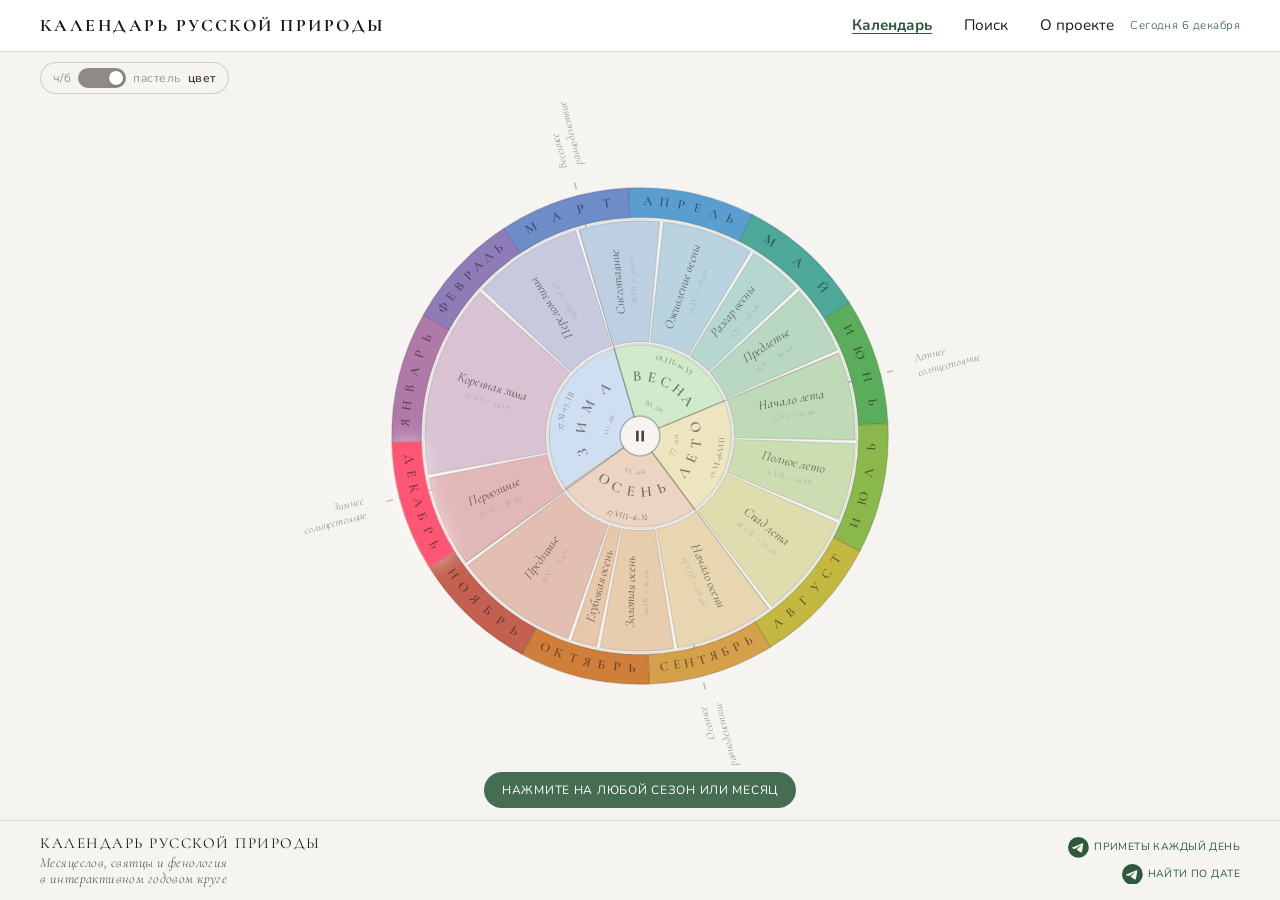
==== index.html @ 5370878d "fix: sticky footer — всегда виден внизу экрана на всех страницах - css/layout.css — footer: position" ====
<!DOCTYPE html>
<html lang="ru">
<head>
  <meta charset="UTF-8">
  <meta name="viewport" content="width=device-width, initial-scale=1.0">
  <link rel="icon" type="image/x-icon" href="favicon.ico">
  <link rel="icon" type="image/png" sizes="48x48" href="favicon-48x48.png">
  <link rel="icon" type="image/png" sizes="32x32" href="favicon-32x32.png">
  <link rel="apple-touch-icon" href="apple-touch-icon.png">
  <link rel="manifest" href="site.webmanifest">
  <title>Календарь русской природы — месяцеслов, круговой календарь, народные приметы</title>

  <!-- SEO -->
  <meta name="description" content="Интерактивный месяцеслов и крестьянский календарь природы России — колесо года с народными приметами, святцами и фенологическими наблюдениями. 14 сезонов, 445 примет по книге Стрижёва.">
  <link rel="canonical" href="https://rusnaturecalendar.ru/">

  <!-- Open Graph -->
  <meta property="og:type" content="website">
  <meta property="og:locale" content="ru_RU">
  <meta property="og:site_name" content="Календарь русской природы">
  <meta property="og:title" content="Календарь русской природы">
  <meta property="og:description" content="Интерактивный месяцеслов и крестьянский календарь природы России — колесо года с народными приметами, святцами и фенологическими наблюдениями. 14 сезонов, 445 примет по книге Стрижёва.">
  <meta property="og:url" content="https://rusnaturecalendar.ru/">
  <meta property="og:image" content="https://rusnaturecalendar.ru/og-image.jpg">
  <meta property="og:image:width" content="1200">
  <meta property="og:image:height" content="630">

  <!-- JSON-LD -->
  <script type="application/ld+json">
  {
    "@context": "https://schema.org",
    "@graph": [
      {
        "@type": "WebSite",
        "name": "Календарь русской природы",
        "url": "https://rusnaturecalendar.ru",
        "description": "Народный календарь природы России на основе книги Стрижёва"
      },
      {
        "@type": "WebApplication",
        "name": "Календарь русской природы — колесо года",
        "url": "https://rusnaturecalendar.ru/",
        "applicationCategory": "EducationApplication",
        "operatingSystem": "Web",
        "inLanguage": "ru"
      }
    ]
  }
  </script>

  <link rel="stylesheet" href="css/variables.css?v=19">
  <link rel="stylesheet" href="css/layout.css?v=19">
  <link rel="stylesheet" href="css/wheel.css?v=19">
  <link rel="stylesheet" href="css/sidebar.css?v=19">
  <link rel="stylesheet" href="css/demo.css?v=19">
  <link rel="stylesheet" href="css/sources.css?v=19">

  <!-- Inline fallback data for file:// protocol -->
  <!-- CALENDAR_DATA_PLACEHOLDER -->

  <!-- Яндекс.Метрика -->
  <script type="text/javascript">
     (function(m,e,t,r,i,k,a){m[i]=m[i]||function(){(m[i].a=m[i].a||[]).push(arguments)};
     m[i].l=1*new Date();
     for (var j = 0; j < document.scripts.length; j++) {if (document.scripts[j].src === r) { return; }}
     k=e.createElement(t),a=e.getElementsByTagName(t)[0],k.async=1,k.src=r,a.parentNode.insertBefore(k,a)})
     (window, document, "script", "https://mc.yandex.ru/metrika/tag.js", "ym");
     ym(108205088, "init", { clickmap:true, trackLinks:true, accurateTrackBounce:true });
  </script>
  <noscript><div><img src="https://mc.yandex.ru/watch/108205088" style="position:absolute; left:-9999px;" alt="" /></div></noscript>
</head>
<body class="index-page scheme-color">

  <!-- Тумблер цветовой схемы (3 позиции) -->
  <div class="scheme-toggle-wrap" role="group" aria-label="Цветовая схема">
    <span class="scheme-label" data-pos="0">ч/б</span>
    <div class="scheme-switch-3" id="scheme-toggle" role="slider"
         aria-label="Цветовая схема" aria-valuemin="0" aria-valuemax="2"
         aria-valuenow="1" aria-valuetext="пастель" tabindex="0">
      <span class="scheme-track">
        <span class="scheme-thumb"></span>
      </span>
    </div>
    <span class="scheme-label" data-pos="1">пастель</span>
    <span class="scheme-label" data-pos="2">цвет</span>
  </div>

  <!-- Header (compact on index page) -->
  <header class="site-header">
    <div class="site-header-inner">
      <div class="index-header-brand">
        <a href="index.html" class="index-header-title">Календарь русской природы</a>
      </div>
      <div class="header-right">
        <nav class="site-nav" aria-label="Навигация">
          <a href="index.html" class="nav-link active-nav-link">Календарь</a>
          <a href="search.html" class="nav-link">Поиск</a>
          <a href="about.html" class="nav-link">О проекте</a>
        </nav>
        <span class="index-header-today" id="header-today"></span>
      </div>
    </div>
  </header>

  <!-- Mobile bottom nav -->
  <nav class="mobile-nav" aria-label="Мобильная навигация">
    <a href="index.html" class="mobile-nav-link active-nav-link" aria-current="page">
      <span class="nav-icon">🗓</span>
      <span class="nav-label">Календарь</span>
    </a>
    <a href="search.html" class="mobile-nav-link">
      <span class="nav-icon">🔍</span>
      <span class="nav-label">Поиск</span>
    </a>
    <a href="about.html" class="mobile-nav-link">
      <span class="nav-icon">ℹ️</span>
      <span class="nav-label">О проекте</span>
    </a>
  </nav>

  <div id="page-layout">
    <main id="main-content">
      <div id="wheel-container" role="main" aria-label="Круговой календарь русской природы">
        <!-- viewBox tight-cropped to axis labels (R_AXIS_LABEL=168, center 400,400) -->
        <svg id="wheel-svg" viewBox="168 168 464 464" preserveAspectRatio="xMidYMid slice"
             xmlns="http://www.w3.org/2000/svg"
             role="img" aria-label="Интерактивное колесо природного календаря">
          <g id="wheel-g">
            <!-- Built by wheel.js -->
          </g>
        </svg>
        <!-- Beacon для карты кликов Яндекс.Метрики (SVG-клики не отображаются на тепловой карте) -->
        <button id="spin-toggle" aria-label="Запустить вращение" title="Автовращение"></button>
        <div id="wheel-hint" class="wheel-hint">Нажмите на любой сезон или месяц</div>
        <div id="ym-click-beacon" aria-hidden="true" style="position:absolute;width:1px;height:1px;opacity:0.01;pointer-events:none;z-index:1;left:0;top:0"></div>
      </div>
    </main>

    <!-- Detail panel (sidebar on desktop, bottom sheet on mobile) -->
    <aside id="detail-panel" role="dialog" aria-modal="true" aria-label="Подробности" hidden>
      <div id="panel-header">
        <button id="panel-close" aria-label="Закрыть панель">✕</button>
        <h2 id="panel-title"></h2>
        <p id="panel-subtitle"></p>
        <div id="sources-panel" class="sources-panel"></div>
      </div>
      <div id="panel-body"></div>
    </aside>
  </div>

  <div id="overlay" aria-hidden="true"></div>

  <footer>
    <div class="footer-inner">
      <div class="footer-left">
        <span class="footer-title">Календарь русской природы</span>
        <span class="footer-subtitle">Месяцеслов, святцы и фенология</span>
        <span class="footer-subtitle">в интерактивном годовом круге</span>
      </div>
      <div class="footer-right">
        <a href="https://t.me/rusnature_calendar" class="footer-tg-link" target="_blank" rel="noopener" title="Канал в Telegram">
          <svg class="footer-tg-icon" viewBox="0 0 24 24"><path d="M11.944 0A12 12 0 0 0 0 12a12 12 0 0 0 12 12 12 12 0 0 0 12-12A12 12 0 0 0 12 0a12 12 0 0 0-.056 0zm4.962 7.224c.1-.002.321.023.465.14a.506.506 0 0 1 .171.325c.016.093.036.306.02.472-.18 1.898-.962 6.502-1.36 8.627-.168.9-.499 1.201-.82 1.23-.696.065-1.225-.46-1.9-.902-1.056-.693-1.653-1.124-2.678-1.8-1.185-.78-.417-1.21.258-1.91.177-.184 3.247-2.977 3.307-3.23.007-.032.014-.15-.056-.212s-.174-.041-.249-.024c-.106.024-1.793 1.14-5.061 3.345-.48.33-.913.49-1.302.48-.428-.008-1.252-.241-1.865-.44-.752-.245-1.349-.374-1.297-.789.027-.216.325-.437.893-.663 3.498-1.524 5.83-2.529 6.998-3.014 3.332-1.386 4.025-1.627 4.476-1.635z"/></svg>
          <span class="footer-tg-label">Приметы каждый день</span>
        </a>
        <a href="https://t.me/rusnature_calendar_bot" class="footer-tg-link" target="_blank" rel="noopener" title="Бот в Telegram">
          <svg class="footer-tg-icon" viewBox="0 0 24 24"><path d="M11.944 0A12 12 0 0 0 0 12a12 12 0 0 0 12 12 12 12 0 0 0 12-12A12 12 0 0 0 12 0a12 12 0 0 0-.056 0zm4.962 7.224c.1-.002.321.023.465.14a.506.506 0 0 1 .171.325c.016.093.036.306.02.472-.18 1.898-.962 6.502-1.36 8.627-.168.9-.499 1.201-.82 1.23-.696.065-1.225-.46-1.9-.902-1.056-.693-1.653-1.124-2.678-1.8-1.185-.78-.417-1.21.258-1.91.177-.184 3.247-2.977 3.307-3.23.007-.032.014-.15-.056-.212s-.174-.041-.249-.024c-.106.024-1.793 1.14-5.061 3.345-.48.33-.913.49-1.302.48-.428-.008-1.252-.241-1.865-.44-.752-.245-1.349-.374-1.297-.789.027-.216.325-.437.893-.663 3.498-1.524 5.83-2.529 6.998-3.014 3.332-1.386 4.025-1.627 4.476-1.635z"/></svg>
          <span class="footer-tg-label">Найти по дате</span>
        </a>
      </div>
    </div>
  </footer>

  <!-- Scripts -->
  <script type="module">
    import { loadCalendar, loadMergedCalendar } from './js/data.js?v=19';
    import { buildWheel } from './js/wheel.js?v=19';
    import { initSidebar, refreshSidebar } from './js/sidebar.js?v=19';
    import { initRotation } from './js/rotation.js?v=19';
    import { initSources, getActiveSourceIds } from './js/sources.js?v=19';
    import { initSpin } from './js/spin.js?v=19';

    async function init() {
      try {
        // Базовый календарь для колеса (всегда Стрижёв)
        const calendar = await loadCalendar();
        buildWheel(calendar);
        initRotation(calendar);
        initSpin(document.getElementById('wheel-svg'), calendar);

        // Мультиисточниковый для sidebar
        const activeIds = getActiveSourceIds();
        const merged = await loadMergedCalendar(activeIds);
        initSidebar(merged);

        // Инициализация тогглов
        await initSources(async (newIds, newMerged) => {
          initSidebar(newMerged);
          refreshSidebar();
        });

        // Show current date in header
        const todayEl = document.getElementById('header-today');
        if (todayEl) {
          const now = new Date();
          const months = ['января','февраля','марта','апреля','мая','июня',
                          'июля','августа','сентября','октября','ноября','декабря'];
          todayEl.textContent = `Сегодня ${now.getDate()} ${months[now.getMonth()]}`;
        }
      } catch (err) {
        const container = document.getElementById('wheel-container');
        const p = document.createElement('p');
        p.textContent = err.message;
        p.setAttribute('style', 'text-align:center;padding:2rem;color:#8b5e3c;');
        container.appendChild(p);
      }
    }
    init();

    // ── Подсказка над колесом: исчезает через 10 сек или при первом клике ──
    {
      const hint = document.getElementById('wheel-hint');
      if (hint) {
        const hide = () => {
          hint.classList.add('hidden');
          hint.addEventListener('transitionend', () => hint.remove(), { once: true });
        };
        setTimeout(hide, 10000);
        document.addEventListener('click', hide, { once: true });
        document.addEventListener('touchstart', hide, { once: true });
      }
    }

    // ── Тумблер цветовой схемы (3 позиции) ──
    const toggle = document.getElementById('scheme-toggle');
    const SCHEMES = ['', 'scheme-color', 'scheme-full'];
    const SCHEME_LABELS = ['ч/б', 'пастель', 'цвет'];
    let schemeVal = 2; // default: цвет (scheme-full)

    function applyScheme() {
      document.body.classList.remove('scheme-color', 'scheme-full');
      const cls = SCHEMES[schemeVal];
      if (cls) document.body.classList.add(cls);
      toggle.setAttribute('aria-valuenow', schemeVal);
      toggle.setAttribute('aria-valuetext', SCHEME_LABELS[schemeVal]);
      // Подсветить активную подпись
      document.querySelectorAll('.scheme-label').forEach(l => {
        l.classList.toggle('active', parseInt(l.dataset.pos) === schemeVal);
      });
      document.dispatchEvent(new CustomEvent('scheme:changed'));
    }

    toggle.addEventListener('click', () => {
      schemeVal = (schemeVal + 1) % 3;
      applyScheme();
    });

    // Keyboard: arrow keys
    toggle.addEventListener('keydown', e => {
      if (e.key === 'ArrowRight' || e.key === 'ArrowUp') {
        e.preventDefault();
        schemeVal = Math.min(2, schemeVal + 1);
        applyScheme();
      } else if (e.key === 'ArrowLeft' || e.key === 'ArrowDown') {
        e.preventDefault();
        schemeVal = Math.max(0, schemeVal - 1);
        applyScheme();
      }
    });

    applyScheme(); // установить начальное состояние

    // ── Wheel interaction: zoom only (rotation handled by spin.js) ──
    (function initZoom() {
      const container = document.getElementById('wheel-container');
      const svg = document.getElementById('wheel-svg');
      if (!container || !svg) return;

      let scale = 1;

      function applyZoom(animated) {
        if (animated) {
          svg.style.transition = 'transform 0.28s ease-out';
          setTimeout(() => { svg.style.transition = ''; }, 300);
        }
        svg.style.transform = `scale(${scale})`;
      }

      // ── Zoom via scroll wheel ──
      container.addEventListener('wheel', (e) => {
        e.preventDefault();
        const step = 0.12;
        const delta = e.deltaY < 0 ? step : -step;
        scale = Math.max(0.4, Math.min(4, scale + delta));
        applyZoom(false);
      }, { passive: false });

      // ── Double-click: reset zoom (rotation reset handled by spin.js) ──
      container.addEventListener('dblclick', () => {
        scale = 1;
        applyZoom(true);
      });

      // ── Pinch-to-zoom on touch ──
      let initDist = null, initScalePinch = 1;

      container.addEventListener('touchstart', (e) => {
        if (e.touches.length === 2) {
          const dx = e.touches[0].clientX - e.touches[1].clientX;
          const dy = e.touches[0].clientY - e.touches[1].clientY;
          initDist = Math.hypot(dx, dy);
          initScalePinch = scale;
        }
      }, { passive: true });

      container.addEventListener('touchmove', (e) => {
        if (e.touches.length === 2 && initDist !== null) {
          e.preventDefault();
          const dx = e.touches[0].clientX - e.touches[1].clientX;
          const dy = e.touches[0].clientY - e.touches[1].clientY;
          const dist = Math.hypot(dx, dy);
          scale = Math.max(0.4, Math.min(4, initScalePinch * (dist / initDist)));
          applyZoom(false);
        }
      }, { passive: false });

      container.addEventListener('touchend', (e) => {
        if (e.touches.length < 2) initDist = null;
      }, { passive: true });
    })();
  </script>
</body>
</html>
---- css/variables.css ----
/* ============================================================
   variables.css — CSS custom properties
   Календарь русской природы
   ============================================================ */

:root {

  /* ── Core palette ── */
  --color-bg:        #f5f4f0;
  --color-panel-bg:  #ffffff;
  --color-border:    #d8d5cc;
  --color-text:      #1a1916;
  --color-text2:     #4a4843;
  --color-accent:    #2d5a3d;   /* лесной зелёный */
  --color-accent2:   #8b3a2a;   /* терракот */

  /* ── Season base colors (used by JS wheel) ── */
  --color-winter: #2563a0;
  --color-spring: #4caf50;
  --color-summer: #e65100;
  --color-autumn: #f57f17;

  /* ── Sub-season filter button colors (14 sub-seasons) ──
     Named by Russian folk calendar order.
     Each hue is a subtle tint derived from its parent season.
  ── */

  /* Winter sub-seasons */
  --color-ss-glubokazima:    #b8cfe0;   /* глубокая зима — deep icy blue   */
  --color-ss-predvesenie:    #c5d8e8;   /* предвесенье — pale thaw blue    */

  /* Spring sub-seasons */
  --color-ss-rannyayavesna:  #a8c99a;   /* ранняя весна — light bud green  */
  --color-ss-raznovesenye:   #7db86c;   /* разновесенье — mid spring green */
  --color-ss-predletye:      #a2c478;   /* предлетье — yellow-green        */

  /* Summer sub-seasons */
  --color-ss-ranneeletye:    #e0c048;   /* раннее лето — bright gold       */
  --color-ss-raznoletye:     #d4a832;   /* разнолетье — warm amber gold    */
  --color-ss-spadsvetye:     #c89020;   /* спад цветенья — deep gold       */
  --color-ss-predosenya:     #d4a050;   /* предосенье — tawny gold         */

  /* Autumn sub-seasons */
  --color-ss-rannayaosen:    #d4884a;   /* ранняя осень — amber            */
  --color-ss-zolotyayaosen:  #c2703a;   /* золотая осень — copper          */
  --color-ss-glubokayaosen:  #a8582a;   /* глубокая осень — deep russet    */
  --color-ss-predzetyme:     #8c6858;   /* предзимье — dusty taupe         */
  --color-ss-pervozimye:     #9ab4c8;   /* первозимье — pale frost blue    */

  /* ── Highlight ── */
  --color-highlight-bg: #fff8e1;

  /* ── Temperature indicator colors ── */
  --color-temp-cold: #2563a0;
  --color-temp-warm: #e65100;

  /* ── Typography ── */
  --font-heading: 'Cormorant Garamond', Georgia, serif;
  --font-body:    'Nunito', system-ui, sans-serif;
  --font-ui:      'Nunito', system-ui, sans-serif;

  /* ── Spacing scale ── */
  --space-xs:  0.25rem;   /*  4px */
  --space-sm:  0.5rem;    /*  8px */
  --space-md:  1rem;      /* 16px */
  --space-lg:  1.5rem;    /* 24px */
  --space-xl:  2.5rem;    /* 40px */

  /* ── Layout ── */
  --panel-width: min(420px, 100vw);
  --nav-height:  56px;
  --radius:      12px;
}
---- css/layout.css ----
/* ============================================================
   layout.css — shared layout, typography, nav, footer
   Календарь русской природы
   ============================================================ */

/* ── Google Fonts ── */
@import url('https://fonts.googleapis.com/css2?family=Cormorant+Garamond:ital,wght@0,300;0,400;1,300;1,600;1,700&family=Nunito:wght@300;400;600&display=swap');

/* ── CSS reset ── */
*,
*::before,
*::after {
  box-sizing: border-box;
  margin: 0;
  padding: 0;
}

html {
  font-size: 100%;   /* respect user browser preference */
  scroll-behavior: smooth;
  -webkit-text-size-adjust: 100%;
}

img,
svg,
video {
  display: block;
  max-width: 100%;
}

ul,
ol {
  list-style: none;
}

a {
  color: inherit;
  text-decoration: none;
}

button {
  font: inherit;
  cursor: pointer;
  border: none;
  background: none;
}

input,
textarea,
select {
  font: inherit;
}

/* ── Base ── */
body {
  background-color: var(--color-bg);
  color: var(--color-text);
  font-family: var(--font-body);
  line-height: 1.7;
  display: flex;
  flex-direction: column;
  min-height: 100dvh;
}

/* ── Headings ── */
h1,
h2,
h3,
h4,
h5,
h6 {
  font-family: var(--font-heading);
  line-height: 1.25;
  color: var(--color-text);
}

h1 { font-size: clamp(1.375rem, 4vw, 2.25rem); font-weight: 300; letter-spacing: 0.12em; }
h2 { font-size: clamp(1.25rem, 3vw, 1.75rem); font-weight: 600; }
h3 { font-size: clamp(1.05rem, 2.5vw, 1.375rem); font-weight: 600; }

/* ── Page title (about / search) ── */
.page-title {
  font-family: var(--font-heading);
  font-size: clamp(1.75rem, 5vw, 2.75rem);
  font-weight: 700;
  text-align: center;
  margin-bottom: var(--space-lg);
  color: var(--color-text);
}

/* ── Desktop header ── */
header {
  background-color: var(--color-panel-bg);
  border-bottom: 1px solid var(--color-border);
  position: sticky;
  top: 0;
  z-index: 80;
}

.site-header-inner {
  display: flex;
  align-items: center;
  justify-content: space-between;
  width: 100%;
  max-width: 1200px;
  margin-inline: auto;
  padding: var(--space-sm) 0;
  min-height: var(--nav-height);
}

.site-logo {
  font-family: var(--font-heading);
  font-size: 1.2rem;
  font-weight: 700;
  color: var(--color-accent);
  text-decoration: none;
  white-space: nowrap;
}

/* Desktop nav */
.site-nav {
  display: flex;
  gap: var(--space-md);
  align-items: center;
}

.site-nav a {
  font-family: var(--font-ui);
  font-size: 0.95rem;
  color: var(--color-text);
  text-decoration: none;
  padding: var(--space-xs) var(--space-sm);
  border-radius: 6px;
  transition: background-color 0.15s, color 0.15s;
  white-space: nowrap;
  min-height: 44px;
  display: inline-flex;
  align-items: center;
}

.site-nav a:hover {
  background-color: var(--color-border);
  color: var(--color-text);
}

.site-nav a.active-nav-link {
  font-weight: 700;
  color: var(--color-accent);
  text-decoration: underline;
  text-underline-offset: 3px;
}

/* ── Mobile bottom nav ── */
.mobile-nav {
  display: none;   /* hidden on desktop, shown below */
}

/* ── main content area ── */
main {
  padding: var(--space-lg) var(--space-md);
  flex: 1;
}

/* ── Index page: full-screen flex column ── */
:root {
  --header-index-height: 52px;
  --footer-index-height: 80px;
}

.index-page {
  display: flex;
  flex-direction: column;
  height: 100dvh;
  overflow: hidden;
  overscroll-behavior: none;
}

/* Compact header for index page */
.index-page .site-header {
  display: flex;
  height: var(--header-index-height);
  padding: 0 var(--space-md);
  align-items: center;
  justify-content: space-between;
  flex-shrink: 0;
}

/* Index header: title block on the left */
.index-header-brand {
  display: flex;
  align-items: center;
}

.index-header-title {
  font-family: var(--font-heading);
  font-size: clamp(0.85rem, 2vw, 1.1rem);
  font-weight: 700;
  letter-spacing: 0.14em;
  text-transform: uppercase;
  color: var(--color-text);
  line-height: 1.1;
  white-space: nowrap;
  text-decoration: none;
}

/* Right side of header: nav + today date */
.header-right {
  display: flex;
  align-items: center;
  gap: var(--space-sm);
}

.index-header-today {
  font-family: var(--font-ui);
  font-size: 0.72rem;
  font-weight: 300;
  letter-spacing: 0.04em;
  color: var(--color-accent);
  line-height: 1;
  white-space: nowrap;
}

/* ── Page layout: flex row (wheel + panel) ── */
.index-page #page-layout {
  display: flex;
  flex-direction: row;
  flex: 1;
  min-height: 0;
  overflow: hidden;
}

/* Index page main: flex child, centers the wheel */
.index-page main {
  flex: 1;
  min-height: 0;
  padding: 0 var(--space-sm);
  display: flex;
  align-items: center;
  justify-content: center;
  overflow: hidden;
  transition: flex 0.38s cubic-bezier(0.4, 0, 0.2, 1);
}

/* Compact footer for index page — fixed height instead of min-height */
.index-page footer {
  height: var(--footer-index-height);
  min-height: auto;
}

/* Inner container mirrors .site-header-inner (max-width: 1200px centred) */
.footer-inner {
  display: flex;
  align-items: center;
  justify-content: space-between;
  width: 100%;
  max-width: 1200px;
  margin-inline: auto;
}

.footer-left {
  display: flex;
  flex-direction: column;
  gap: 0;
  text-align: left;
}

/* Line 1: Cormorant Garamond caps regular */
.footer-title {
  font-family: var(--font-heading);
  font-size: clamp(0.78rem, 1.4vw, 0.95rem);
  font-weight: 400;
  text-transform: uppercase;
  letter-spacing: 0.1em;
  color: var(--color-text);
  line-height: 1.2;
  margin-bottom: 3px;
}

/* Lines 2–3: Cormorant Garamond italic (like subseason labels) — tight, one phrase */
.footer-subtitle {
  font-family: var(--font-heading);
  font-style: italic;
  font-weight: 300;
  font-size: clamp(0.72rem, 1.2vw, 0.88rem);
  letter-spacing: 0.03em;
  color: var(--color-text2);
  line-height: 1.15;
}

/* Right: Telegram links */
.footer-right {
  display: flex;
  flex-direction: column;
  align-items: flex-end;
  gap: 6px;
}

.footer-tg-link {
  display: flex;
  align-items: center;
  gap: 5px;
  color: var(--color-accent);
  text-decoration: none;
  transition: opacity 0.2s;
}
.footer-tg-link:hover { opacity: 0.7; }

.footer-tg-icon {
  width: 1.3em;
  height: 1.3em;
  fill: currentColor;
}

.footer-tg-label {
  font-family: var(--font-ui);
  font-size: 0.65rem;
  font-weight: 400;
  text-transform: uppercase;
  letter-spacing: 0.04em;
}

/* Hint overlay above the wheel */
.wheel-hint {
  position: absolute;
  bottom: 12px;
  left: 50%;
  transform: translateX(-50%);
  background: rgba(45, 90, 61, 0.88);
  color: #fff;
  font-family: var(--font-ui);
  font-size: 0.75rem;
  font-weight: 400;
  padding: 8px 18px;
  border-radius: 20px;
  letter-spacing: 0.06em;
  text-transform: uppercase;
  white-space: nowrap;
  pointer-events: none;
  z-index: 5;
  opacity: 1;
  transition: opacity 0.6s ease;
}
.wheel-hint.hidden {
  opacity: 0;
}

@media (max-width: 480px) {
  .footer-title    { font-size: 0.6rem; }
  .footer-subtitle { font-size: 0.58rem; }
  .footer-tg-label { font-size: 0.55rem; }
  .wheel-hint      { font-size: 0.65rem; padding: 6px 14px; bottom: 8px; }
}

/* ── Footer ── */
footer {
  padding: 0 var(--space-md);
  flex-shrink: 0;
  border-top: 1px solid var(--color-border);
  display: flex;
  align-items: stretch;
  min-height: 80px;
  position: sticky;
  bottom: 0;
  background-color: var(--color-bg);
  z-index: 10;
}

/* ── Active nav link ── */
.active-nav-link {
  font-weight: 700;
  color: var(--color-accent);
  text-decoration: underline;
  text-underline-offset: 3px;
}

/* ══════════════════════════════════════════
   RESPONSIVE: Mobile (<768px)
══════════════════════════════════════════ */
@media (max-width: 767px) {

  /* Taller header variable for wheel size calculation */
  :root {
    --header-index-height: 78px;
  }

  /* Bottom nav removed — navigation lives in the header */
  .mobile-nav {
    display: none !important;
  }

  /* Header: expand to 2 lines on all pages (including index) */
  .site-header,
  .index-page .site-header {
    display: flex;
    height: auto;
    min-height: var(--header-index-height);
    flex-direction: column;
    align-items: flex-start;
    padding: 6px var(--space-md);
    gap: 2px;
    justify-content: center;
  }

  /* Header inner: stack brand on top, nav+date below */
  .site-header-inner {
    flex-direction: column;
    align-items: flex-start;
    gap: 2px;
    padding: 0;
    min-height: auto;
  }

  .index-header-brand {
    width: 100%;
  }

  .index-header-title {
    font-size: 0.8rem;
    letter-spacing: 0.1em;
    white-space: normal;
  }

  /* Nav + date side by side on second line */
  .header-right {
    width: 100%;
    justify-content: space-between;
  }

  .site-nav {
    gap: 6px;
  }

  .site-nav a {
    font-size: 0.82rem;
    padding: 4px 6px;
    min-height: 36px;
  }

  .index-header-today {
    font-size: 0.68rem;
  }
}

/* ══════════════════════════════════════════
   RESPONSIVE: Extra small (<390px)
══════════════════════════════════════════ */
@media (max-width: 390px) {
  .index-header-title {
    font-size: 0.75rem;
    letter-spacing: 0.08em;
  }

  .site-nav a {
    font-size: 0.75rem;
    padding: 4px 3px;
  }
}
---- css/wheel.css ----
/* ============================================================
   wheel.css — SVG calendar wheel animations and styles
   Календарь русской природы
   ============================================================ */

/* ── Remove tap highlight on mobile (WebKit/Safari) ── */
#wheel-svg,
#wheel-svg * {
  -webkit-tap-highlight-color: transparent;
}

/* ── Wheel container ── */
#wheel-container {
  position: relative;
  /* Size always by height (equinox axis). On portrait screens wheel clips horizontally. */
  flex: 0 0 auto;
  width: calc(100dvh - var(--header-index-height) - var(--footer-index-height));
  aspect-ratio: 1;
  display: flex;
  align-items: center;
  justify-content: center;
  cursor: default;
  touch-action: none;
  overflow: hidden;  /* clip SVG slice overflow on landscape */
}

/* Landscape (≥3:2): month ring fills height, equinox labels cropped */
@media (min-aspect-ratio: 3/2) {
  #wheel-container {
    width: auto;
    height: calc(100dvh - var(--header-index-height) - var(--footer-index-height));
    aspect-ratio: 464 / 300;
  }
}

/* ── SVG element: scales via viewBox, never fixed px ── */
/* (base rule merged into zoom rule below) */

/* ── Rotation group ── */
/* SVG transform attribute is set by spin.js — no CSS override */

/* ── Spin: fade labels and disable hover during rotation ── */
.wheel-spinning .month-label,
.wheel-spinning .subseason-label,
.wheel-spinning .season-label,
.wheel-spinning .season-date-label,
.wheel-spinning .season-duration-label,
.wheel-spinning .axis-label {
  opacity: 0.55;
  transition: opacity 0.3s ease-out;
}
.wheel-spinning .month-arc,
.wheel-spinning .subseason-arc,
.wheel-spinning .season-arc {
  pointer-events: none;
}

/* ── Label fade-in after rotation stops ── */
.month-label,
.subseason-label,
.season-label,
.season-date-label,
.season-duration-label,
.axis-label {
  transition: opacity 0.3s ease-in;
}

/* ── Play/pause button (centered over wheel's ГОД circle) ── */
/* R_GOD_CIRCLE = 12 in SVG coords (diameter 24). viewBox is 464 wide.
   Button size as % of container = 24/464 ≈ 5.17% */
#spin-toggle {
  position: absolute;
  top: 50%;
  left: 50%;
  transform: translate(-50%, -50%);
  /* Match the ГОД circle diameter */
  width: 5.2%;
  height: 0;
  padding-bottom: 5.2%; /* square via padding trick */
  border-radius: 50%;
  border: none;
  background: transparent;
  cursor: pointer;
  z-index: 10;
  transition: background-color 0.15s;
  -webkit-tap-highlight-color: transparent;
}
#spin-toggle:hover {
  background: rgba(42,34,32,0.06);
}
#spin-toggle svg {
  position: absolute;
  top: 50%;
  left: 50%;
  transform: translate(-50%, -50%);
  width: 40%;
  height: 40%;
  fill: rgba(42,34,32,0.85);
  filter: drop-shadow(0 0 2px rgba(255,255,255,0.9));
  transition: fill 0.15s, filter 0.15s;
}
#spin-toggle:hover svg {
  fill: rgba(42,34,32,1);
}

/* ── Month arc segments ── */
.month-arc {
  cursor: pointer;
  transition: fill 0.2s ease, filter 0.2s ease, stroke 0.15s ease, stroke-width 0.15s ease;
}

/*
 * ДЕМО: 6 вариантов hover — по 2 месяца на каждый:
 * А: янв(1), фев(2)  — осветление
 * Б: мар(3), апр(4)  — затемнение
 * В: май(5), июн(6)  — белая обводка
 * Г: июл(7), авг(8)  — гало
 * Д: сен(9), окт(10) — без цвета → hover красит
 * Е: ноя(11), дек(12)— пастель → hover полный цвет
 */

/* Вариант А — Осветление + насыщение (янв, фев) */
[data-month="1"]:hover,  [data-month="2"]:hover,
[data-month="1"]:focus-visible, [data-month="2"]:focus-visible {
  filter: brightness(1.22) saturate(1.2) drop-shadow(0 0 6px rgba(0,0,0,0.18));
}

/* Вариант Б — Затемнение (мар, апр) */
[data-month="3"]:hover,  [data-month="4"]:hover,
[data-month="3"]:focus-visible, [data-month="4"]:focus-visible {
  filter: brightness(0.72) drop-shadow(0 0 6px rgba(0,0,0,0.2));
}

/* Вариант В — Белая обводка (май, июн) */
[data-month="5"]:hover,  [data-month="6"]:hover,
[data-month="5"]:focus-visible, [data-month="6"]:focus-visible {
  stroke: white;
  stroke-width: 2.5;
  filter: drop-shadow(0 0 5px rgba(0,0,0,0.2));
}

/* Вариант Г — Гало (июл, авг) */
[data-month="7"]:hover,  [data-month="8"]:hover,
[data-month="7"]:focus-visible, [data-month="8"]:focus-visible {
  filter: brightness(1.1) drop-shadow(0 0 12px rgba(255,255,255,0.7)) drop-shadow(0 0 5px rgba(0,0,0,0.15));
}

/* Вариант Д — Без цвета → hover красит (сен, окт) */
[data-month="9"],  [data-month="10"]  { fill: #f5f4f0; }
[data-month="9"]:hover,  [data-month="10"]:hover,
[data-month="9"]:focus-visible, [data-month="10"]:focus-visible {
  fill: var(--month-color);
  filter: drop-shadow(0 0 6px rgba(0,0,0,0.18));
}

/* Вариант Е — Пастель → hover полный цвет (ноя, дек) */
[data-month="11"], [data-month="12"] { fill: var(--pastel-color); }
[data-month="11"]:hover, [data-month="12"]:hover,
[data-month="11"]:focus-visible, [data-month="12"]:focus-visible {
  fill: var(--month-color);
  filter: drop-shadow(0 0 6px rgba(0,0,0,0.18));
}

/* Active (current) month — white outline + brightness boost */
.month-arc.active {
  stroke: #ffffff;
  stroke-width: 4;
  filter: brightness(1.25) saturate(1.4) drop-shadow(0 0 6px rgba(255,255,255,0.6));
}

/* ── Sub-season arcs (inner ring) ── */
.subseason-arc {
  fill: #f5f4f0;
  cursor: pointer;
  transition: fill 0.2s ease, filter 0.2s ease;
}

.subseason-arc:hover,
.subseason-arc:focus-visible {
  fill: var(--hover-fill);
  filter: drop-shadow(0 0 5px rgba(0, 0, 0, 0.20));
}

/* ── Day tick marks ── */
.day-tick {
  pointer-events: none;
}

/* Current day tick highlight */
.day-tick.today {
  stroke: var(--color-accent);
  stroke-width: 3;
}

/* ── Today dot: pulsing indicator ── */
.today-dot {
  animation: pulse 2s ease-in-out infinite;
  transform-origin: center;
  transform-box: fill-box;
  pointer-events: none;
}

@keyframes pulse {
  0%   { transform: scale(1);   opacity: 1;   }
  50%  { transform: scale(1.5); opacity: 0.5; }
  100% { transform: scale(1);   opacity: 1;   }
}

/* ── Temperature labels on wheel ── */
.temp-label {
  /* fill is set via inline style in wheel.js using tempToColor() */
  pointer-events: none;
  font-family: var(--font-ui);
}

/* ── Month name labels on wheel ── */
.month-label {
  pointer-events: none;
  font-family: var(--font-heading);
  fill: var(--color-text);
  dominant-baseline: middle;
  text-anchor: middle;
}

/* ── Season labels ── */
.season-label {
  pointer-events: none;
  font-family: var(--font-heading);
  font-weight: 600;
  fill: var(--color-text);
  dominant-baseline: middle;
  text-anchor: middle;
}

/* ── Center date display (current date shown in hub) ── */
#wheel-center-text {
  pointer-events: none;
  font-family: var(--font-heading);
  fill: var(--color-text);
  text-anchor: middle;
  dominant-baseline: middle;
}

/* ── Season arcs (center ring) ── */
.season-arc {
  fill: #f5f4f0;
  cursor: pointer;
  transition: fill 0.2s ease, filter 0.2s ease, stroke-width 0.2s ease;
}

/* Вариант А — сезонная заливка (единый стиль для всех 4 сезонов) */
[data-season="winter"]:hover,
[data-season="winter"]:focus-visible {
  fill: hsl(215, 55%, 88%);
  filter: drop-shadow(0 0 5px rgba(100, 140, 200, 0.45));
}

[data-season="spring"]:hover,
[data-season="spring"]:focus-visible {
  fill: hsl(110, 42%, 86%);
  filter: drop-shadow(0 0 5px rgba(80, 170, 80, 0.40));
}

[data-season="summer"]:hover,
[data-season="summer"]:focus-visible {
  fill: hsl(50, 55%, 84%);
  filter: drop-shadow(0 0 5px rgba(200, 170, 60, 0.40));
}

[data-season="autumn"]:hover,
[data-season="autumn"]:focus-visible {
  fill: hsl(28, 50%, 84%);
  filter: drop-shadow(0 0 5px rgba(190, 110, 50, 0.40));
}

/* ── Selected state (сектор с открытым сайдбаром) ── */

/* Подсезоны */
.subseason-arc.selected {
  fill: var(--hover-fill);
  filter: drop-shadow(0 0 5px rgba(0, 0, 0, 0.18));
}

/* Сезоны */
[data-season="winter"].selected { fill: hsl(215, 55%, 88%); filter: drop-shadow(0 0 5px rgba(100,140,200,0.45)); }
[data-season="spring"].selected { fill: hsl(110, 42%, 86%); filter: drop-shadow(0 0 5px rgba(80,170,80,0.40)); }
[data-season="summer"].selected { fill: hsl(50,  55%, 84%); filter: drop-shadow(0 0 5px rgba(200,170,60,0.40)); }
[data-season="autumn"].selected { fill: hsl(28,  50%, 84%); filter: drop-shadow(0 0 5px rgba(190,110,50,0.40)); }

/* Месяцы — fallback для index.html (demo с 6 вариантами) */
.month-arc.selected {
  opacity: 0.85;
  filter: drop-shadow(0 0 8px rgba(0, 0, 0, 0.25));
}

/* ── Remove default browser outline on click ── */
.month-arc:focus:not(:focus-visible),
.subseason-arc:focus:not(:focus-visible),
.season-arc:focus:not(:focus-visible) {
  outline: none;
}

/* ── Keep visible focus ring for keyboard navigation ── */
.month-arc:focus-visible,
.subseason-arc:focus-visible,
.season-arc:focus-visible {
  outline: 2px solid var(--color-accent);
  outline-offset: 2px;
}

/* ── SVG zoom via scroll ── */
#wheel-svg {
  width: 100%;
  height: 100%;
  display: block;
  overflow: visible;
  transform-origin: center center;
  transition: transform 0.1s ease-out;
  user-select: none;
  -webkit-user-select: none;
}

/* ── Season separators and phenological labels ── */
.season-separator {
  pointer-events: none;
}

.season-date-label {
  pointer-events: none;
  font-family: var(--font-heading);
  fill: var(--color-text);
}

.season-duration-label {
  pointer-events: none;
  font-family: var(--font-heading);
  fill: var(--color-text2);
}

/* ── Center labels ── */
.center-label {
  pointer-events: none;
  font-family: var(--font-heading);
  font-weight: 700;
  fill: var(--color-text);
  text-anchor: middle;
}

.center-sublabel {
  pointer-events: none;
  font-family: var(--font-heading);
  font-style: italic;
  fill: var(--color-text2);
  text-anchor: middle;
}

/* ── Subseason metadata (start date + duration) ── */
.subseason-meta {
  pointer-events: none;
  font-family: var(--font-heading);
  fill: var(--color-text2);
}

/* ── Axes ── */
.axis-line {
  pointer-events: none;
  stroke: var(--color-text);
  stroke-dasharray: 4,4;
  stroke-width: 0.8;
  opacity: 0.30;
}

.axis-label {
  pointer-events: none;
  font-family: var(--font-heading);
  font-style: italic;
  fill: var(--color-text2);
}

/* ── Event ring (saint-day labels) ── */
.event-label {
  pointer-events: none;
  font-family: var(--font-heading);
  fill: var(--color-text);
  opacity: 0.78;
}

/* ── Isotherm (temperature) ring ── */
.isotherm-circle {
  pointer-events: none;
  fill: none;
  stroke: var(--color-text);
  stroke-dasharray: 2,5;
  stroke-width: 0.5;
  opacity: 0.28;
}

.isotherm-label {
  pointer-events: none;
  font-family: var(--font-ui);
  fill: var(--color-text2);
  font-size: 6.5px;
}

.temp-curve {
  pointer-events: none;
}

/* Mobile wheel-container override removed:
   unified formula always sizes by height (equinox axis).
   On portrait screens horizontal overflow is clipped by
   overflow:hidden on .index-page / #page-layout / main. */
---- css/sidebar.css ----
/* ============================================================
   sidebar.css — detail panel (right drawer / bottom sheet)
   Календарь русской природы
   ============================================================ */

/* ── Overlay ── */
#overlay {
  position: fixed;
  inset: 0;
  background: rgba(0, 0, 0, 0.4);
  opacity: 0;
  pointer-events: none;
  transition: opacity 0.3s ease;
  z-index: 90;
}

#overlay.visible {
  opacity: 1;
  pointer-events: all;
}

/* ── Detail panel (shared base) ── */
#detail-panel {
  position: fixed;
  background: var(--color-panel-bg);
  overflow-y: auto;
  z-index: 100;
  transition: transform 0.35s cubic-bezier(0.4, 0, 0.2, 1);
}

/* ── Desktop: inline flex panel (50% split) ── */
@media (min-width: 768px) {
  #detail-panel {
    /* Override shared base styles */
    position: static;   /* not fixed! */
    top: auto;
    right: auto;
    bottom: auto;
    /* Flex child — collapsed */
    flex: 0 0 0;
    width: 0;
    min-width: 0;
    max-height: none;
    border-radius: 0;
    transform: none !important;
    overflow: hidden;
    box-shadow: none;
    border-left: 0px solid var(--color-border);
    transition: flex 0.38s cubic-bezier(0.4, 0, 0.2, 1),
                width 0.38s cubic-bezier(0.4, 0, 0.2, 1),
                border-left-width 0.38s ease,
                box-shadow 0.38s ease;
  }

  #detail-panel.open {
    flex: 0 0 50%;
    width: 50%;
    overflow-y: auto;
    box-shadow: -4px 0 24px rgba(0, 0, 0, 0.10);
    border-left-width: 1px;
    transform: none !important;
  }

  /* Override HTML [hidden] attribute so panel participates in flex layout */
  #detail-panel[hidden] {
    display: block;
  }

  /* Overlay not needed on desktop (panel is inline) */
  #overlay {
    display: none !important;
  }
}

/* ── Mobile: bottom sheet ── */
@media (max-width: 767px) {
  #detail-panel {
    left: 0;
    right: 0;
    bottom: 0;
    height: 80vh;
    border-radius: 16px 16px 0 0;
    transform: translateY(100%);
  }

  #detail-panel.open {
    transform: translateY(0);
  }

}

/* ── Panel header ── */
#panel-header {
  position: sticky;
  top: 0;
  background: var(--color-panel-bg);
  padding: var(--space-md) var(--space-lg);
  border-bottom: 1px solid var(--color-border);
  z-index: 10;
  /* Reserve space for close button */
  padding-right: calc(var(--space-lg) + 2rem);
}

/* ── Close button ── */
#panel-close {
  position: absolute;
  top: var(--space-md);
  right: var(--space-md);
  font-size: 1.5rem;
  line-height: 1;
  cursor: pointer;
  border: none;
  background: transparent;
  color: var(--color-text);
  /* Minimum tap target */
  width: 2.75rem;
  height: 2.75rem;
  display: flex;
  align-items: center;
  justify-content: center;
  border-radius: 50%;
  transition: background-color 0.15s;
  -webkit-tap-highlight-color: transparent;
}

#panel-close:hover {
  background-color: var(--color-border);
}

#panel-close:focus-visible {
  outline: 2px solid var(--color-accent);
  outline-offset: 2px;
}

/* ── Panel title and subtitle ── */
#panel-title {
  font-family: var(--font-heading);
  font-size: clamp(1.3rem, 3.5vw, 1.75rem);
  font-weight: 700;
  color: var(--color-text);
  line-height: 1.2;
  margin-bottom: var(--space-xs);
  text-transform: uppercase;
  letter-spacing: 0.1em;
}

#panel-subtitle {
  font-family: var(--font-heading);
  font-style: italic;
  font-weight: 700;
  font-size: 1.1rem;
  color: var(--color-accent);
  line-height: 1.4;
}

/* ── Panel body (scroll area) ── */
#panel-body {
  padding: var(--space-md) var(--space-lg);
}

/* ── Sub-season section header ── */
.subseason-header {
  background: var(--color-bg);
  padding: var(--space-xs) var(--space-md);
  margin: var(--space-md) calc(-1 * var(--space-lg)) var(--space-sm);
  font-family: var(--font-heading);
  font-size: 0.75rem;
  font-weight: 600;
  text-transform: uppercase;
  letter-spacing: 0.1em;
  color: var(--color-accent);
  border-top: 1px solid var(--color-border);
  border-bottom: 1px solid var(--color-border);
}

/* ── Day entry row ── */
.day-entry {
  display: flex;
  flex-direction: column;
  align-items: flex-start;
  gap: var(--space-sm);
  padding: var(--space-sm) 0;
  border-bottom: 1px solid var(--color-border);
}

.day-entry:last-child {
  border-bottom: none;
}

/* ── Day number ── */
.day-number {
  font-family: var(--font-heading);
  font-style: italic;
  font-weight: 700;
  font-size: 1.1rem;
  color: var(--color-accent);
  line-height: 1.4;
  white-space: nowrap;
  min-width: 2rem;
  flex-shrink: 0;
}

/* ── Saint name ── */
.saint-name {
  font-family: var(--font-heading);
  font-style: italic;
  font-weight: 700;
  color: var(--color-accent);
  font-size: 1.1rem;
  margin-bottom: var(--space-xs);
  line-height: 1.4;
}

/* ── Full saint name (in parentheses, gray) ── */
.saint-fullname {
  font-family: var(--font-heading);
  font-size: 1.1rem;
  color: #888;
  font-style: italic;
  font-weight: 400;
  margin-left: 0.3rem;
  line-height: 1.4;
}

/* ── Omens / народные приметы ── */
.omens-list {
  margin-left: 1rem;
  list-style: disc;
  padding: 0;
}

.omens-list li {
  margin-bottom: 0.25rem;
  line-height: 1.6;
  font-size: 0.9rem;
}

/* ── Nature notes / phenology ── */
.phenology-label {
  font-size: 0.75rem;
  font-weight: 600;
  text-transform: uppercase;
  letter-spacing: 0.05em;
  color: #4a7c59;
  margin-top: 0.5rem;
  margin-bottom: 0.25rem;
}

.phenology-list {
  margin-left: 1rem;
  list-style: none;
  padding: 0;
}

.phenology-list li {
  margin-bottom: 0.25rem;
  line-height: 1.6;
  font-size: 0.85rem;
  color: var(--color-text);
  display: flex;
  align-items: baseline;
  gap: 0.35rem;
}

.phenology-list li::before {
  content: "\1F33F";
  flex-shrink: 0;
  font-size: 0.7rem;
  line-height: 1.6;
}

/* ── Temperature display ── */
.temp-display {
  display: inline-flex;
  align-items: center;
  gap: var(--space-xs);
  font-family: var(--font-ui);
  font-size: 0.85rem;
  margin-top: var(--space-xs);
}

.temp-cold {
  color: var(--color-temp-cold);
  font-weight: 700;
}

.temp-warm {
  color: var(--color-temp-warm);
  font-weight: 700;
}

/* ── "No data" message ── */
.no-data-msg {
  text-align: center;
  color: var(--color-accent);
  padding: var(--space-xl) var(--space-md);
  font-family: var(--font-ui);
  font-size: 0.9rem;
  opacity: 0.75;
}

/* ── Sub-season description text ── */
.subseason-desc {
  font-size: 0.88rem;
  color: var(--color-accent);
  line-height: 1.5;
  padding: 0 1.25rem 0.75rem;
}

/* ── Day entry header row (number + saint name) ── */
/* Highlight from search */
.detail-panel mark { background: #ffe082; padding: 0 2px; border-radius: 2px; }

.day-entry-header {
  display: flex;
  gap: 0.75rem;
  align-items: baseline;
  margin-bottom: 0.4rem;
}

/* ── Highlighted day (from URL ?day= param) ── */
.day-entry.highlighted {
  background: var(--color-highlight-bg);
  border-left: 3px solid var(--color-accent);
}
---- css/demo.css ----
/* ══════════════════════════════════════════════════════════
   demo.css — тумблер цветовой схемы (3 позиции)
   Подключается после wheel.css.
   body (без классов)    → ч/б
   body.scheme-color     → пастель (месяцы окрашены)
   body.scheme-full      → цвет (все сектора окрашены)
   ══════════════════════════════════════════════════════════ */

/* ── Тумблер — фиксирован в верхнем левом углу ── */

.scheme-toggle-wrap {
  position: fixed;
  top: calc(var(--header-index-height) + 10px);
  left: max(var(--space-md), calc((100vw - 1200px) / 2));
  z-index: 1000;
  display: flex;
  align-items: center;
  gap: 7px;
  background: rgba(245, 244, 240, 0.92);
  border: 1px solid rgba(42, 34, 32, 0.18);
  border-radius: 20px;
  padding: 5px 12px;
  backdrop-filter: blur(4px);
}

.scheme-label {
  font-family: var(--font-body, sans-serif);
  font-size: 0.75rem;
  color: rgba(42, 34, 32, 0.45);
  letter-spacing: 0.04em;
  transition: color 0.2s, font-weight 0.2s;
  user-select: none;
  white-space: nowrap;
}

.scheme-label.active {
  color: rgba(42, 34, 32, 0.90);
  font-weight: 600;
}

/* ── 3-позиционный переключатель ── */

.scheme-switch-3 {
  position: relative;
  flex-shrink: 0;
  cursor: pointer;
}

.scheme-track {
  position: relative;
  display: block;
  width: 48px;
  height: 20px;
  border-radius: 20px;
  background: rgba(42, 34, 32, 0.18);
  transition: background 0.25s;
}

.scheme-thumb {
  position: absolute;
  width: 14px;
  height: 14px;
  border-radius: 50%;
  background: #fff;
  top: 3px;
  left: 3px;
  transition: transform 0.25s ease;
  box-shadow: 0 1px 3px rgba(0, 0, 0, 0.2);
  pointer-events: none;
}

/* Позиции thumb + цвет трека */
body.scheme-color .scheme-track { background: rgba(42, 34, 32, 0.32); }
body.scheme-color .scheme-thumb { transform: translateX(14px); }

body.scheme-full .scheme-track  { background: rgba(42, 34, 32, 0.50); }
body.scheme-full .scheme-thumb  { transform: translateX(28px); }

/* Фокус-кольцо для доступности */
.scheme-switch-3:focus-visible .scheme-track {
  outline: 2px solid var(--color-accent);
  outline-offset: 2px;
}


/* ═══════════════════════════════════════════════════════
   Цветовые схемы
   ═══════════════════════════════════════════════════════ */

/* ── Режим 0: ч/б — белые месяцы, hover → пастель ── */

body:not(.scheme-color):not(.scheme-full) [data-month] {
  fill: #f5f4f0;
  stroke: rgba(42, 34, 32, 0.15);
  stroke-width: 0.8;
}

body:not(.scheme-color):not(.scheme-full) [data-month]:hover,
body:not(.scheme-color):not(.scheme-full) [data-month]:focus-visible {
  fill: var(--pastel-color);
  filter: drop-shadow(0 0 6px rgba(0, 0, 0, 0.18));
  stroke: rgba(42, 34, 32, 0.15);
  stroke-width: 0.8;
}

body:not(.scheme-color):not(.scheme-full) [data-month].selected {
  fill: var(--pastel-color);
  filter: drop-shadow(0 0 6px rgba(0, 0, 0, 0.18));
  stroke: rgba(42, 34, 32, 0.15);
  stroke-width: 0.8;
}


/* ── Режим 1: пастель — месяцы пастельные, hover → насыщенный ── */

body.scheme-color [data-month] {
  fill: var(--pastel-color);
  stroke: rgba(42, 34, 32, 0.15);
  stroke-width: 0.8;
}

body.scheme-color [data-month]:hover,
body.scheme-color [data-month]:focus-visible {
  fill: var(--month-color);
  filter: drop-shadow(0 0 6px rgba(0, 0, 0, 0.18));
  stroke: rgba(42, 34, 32, 0.15);
  stroke-width: 0.8;
}

body.scheme-color [data-month].selected {
  fill: var(--month-color);
  filter: drop-shadow(0 0 6px rgba(0, 0, 0, 0.18));
  stroke: rgba(42, 34, 32, 0.15);
  stroke-width: 0.8;
}


/* ── Режим 2: цвет — все сектора окрашены ── */

/* Месяцы — насыщенный цвет */
body.scheme-full [data-month] {
  fill: var(--month-color);
  stroke: rgba(42, 34, 32, 0.15);
  stroke-width: 0.8;
}

body.scheme-full [data-month]:hover,
body.scheme-full [data-month]:focus-visible {
  filter: brightness(1.18) drop-shadow(0 0 6px rgba(0, 0, 0, 0.18));
  stroke: rgba(42, 34, 32, 0.15);
  stroke-width: 0.8;
}

body.scheme-full [data-month].selected {
  filter: brightness(1.18) drop-shadow(0 0 6px rgba(0, 0, 0, 0.18));
  stroke: rgba(42, 34, 32, 0.15);
  stroke-width: 0.8;
}

/* Подсезоны — смешанный цвет */
body.scheme-full .subseason-arc {
  fill: var(--hover-fill);
}

body.scheme-full .subseason-arc:hover,
body.scheme-full .subseason-arc:focus-visible {
  filter: brightness(1.15) drop-shadow(0 0 5px rgba(0, 0, 0, 0.20));
}

body.scheme-full .subseason-arc.selected {
  filter: brightness(1.15) drop-shadow(0 0 5px rgba(0, 0, 0, 0.20));
}

/* Сезоны — пастельные hsl */
body.scheme-full [data-season="winter"] { fill: hsl(215, 55%, 88%); }
body.scheme-full [data-season="spring"] { fill: hsl(110, 42%, 86%); }
body.scheme-full [data-season="summer"] { fill: hsl(50,  55%, 84%); }
body.scheme-full [data-season="autumn"] { fill: hsl(28,  50%, 84%); }

body.scheme-full .season-arc:hover,
body.scheme-full .season-arc:focus-visible {
  filter: brightness(1.12) drop-shadow(0 0 5px rgba(0, 0, 0, 0.25));
}

body.scheme-full .season-arc.selected {
  filter: brightness(1.12) drop-shadow(0 0 5px rgba(0, 0, 0, 0.25));
}


/* ── Мобильный: скрыть при открытом сайдбаре ── */

@media (max-width: 767px) {
  body:has(#detail-panel.open) .scheme-toggle-wrap {
    display: none;
  }
}
---- css/sources.css ----
/* css/sources.css — переключатели источников и бейджи */

/* ── Панель тогглов (sticky) ───────────────────────────────────────────── */

.sources-panel {
  display: flex;
  align-items: center;
  gap: 6px;
  padding: 4px 0;
  margin-top: 6px;
}

.sources-label {
  font-family: var(--font-body, sans-serif);
  font-size: 0.7rem;
  color: rgba(42, 34, 32, 0.45);
  letter-spacing: 0.04em;
  white-space: nowrap;
  user-select: none;
}

/* ── Чипсы-тогглы (1 элемент = 1 источник) ────────────────────────────── */

.source-chip {
  display: inline-block;
  padding: 2px 8px;
  border-radius: 4px;
  font-family: var(--font-body, sans-serif);
  font-size: 0.65rem;
  font-weight: 600;
  letter-spacing: 0.04em;
  white-space: nowrap;
  cursor: pointer;
  user-select: none;
  transition: all 0.2s;
  /* Выключенное состояние по умолчанию */
  background: rgba(42, 34, 32, 0.08);
  color: rgba(42, 34, 32, 0.35);
}

.source-chip.active {
  background: var(--chip-color, #4A7C59);
  color: #fff;
  opacity: 0.75;
}

.source-chip.locked {
  cursor: default;
}

.source-chip:not(.locked):hover {
  opacity: 0.8;
}

/* ── Inline бейджи в приметах (мелкие, ненавязчивые) ───────────────────── */

.omen-source-badge {
  display: inline-block;
  padding: 0 0.25rem;
  border-radius: 2px;
  color: #fff;
  font-size: 0.55rem;
  font-weight: 600;
  line-height: 1.3;
  vertical-align: middle;
  margin-right: 0.25rem;
  letter-spacing: 0.03em;
  opacity: 0.75;
  text-transform: uppercase;
}

/* ── Дополнительные имена святых ───────────────────────────────────────── */

.extra-saint {
  font-size: 0.8rem;
  color: #6b5a3e;
  margin-top: 0.15rem;
  margin-bottom: 0.1rem;
  font-style: italic;
}

/* ── Плашка «только в високосный год» ──────────────────────────────────── */

.leap-year-badge {
  display: inline-block;
  font-size: 0.65rem;
  font-style: italic;
  color: #888;
  background: rgba(0,0,0,0.05);
  padding: 0.05rem 0.4rem;
  border-radius: 3px;
  margin-left: 0.4rem;
  vertical-align: middle;
}

/* ── Кнопка ⓘ (только мобилка) ─────────────────────────────────────────── */

.sources-info-btn {
  display: none;  /* скрыта на десктопе */
  background: rgba(42, 34, 32, 0.06);
  border: none;
  border-radius: 4px;
  font-size: 0.9rem;
  color: rgba(42, 34, 32, 0.45);
  cursor: pointer;
  padding: 2px 6px;
  line-height: 1;
  min-width: 28px;
  min-height: 28px;
  align-items: center;
  justify-content: center;
}

.sources-info-block {
  width: 100%;
  font-size: 0.6rem;
  color: rgba(42, 34, 32, 0.55);
  padding: 2px 0 0;
  line-height: 1.3;
}

@media (max-width: 767px) {
  .sources-info-btn {
    display: inline-flex;
  }
}

/* ── Секции дополнительных данных ──────────────────────────────────────── */

.traditions-label,
.commentary-label {
  font-size: 0.75rem;
  font-weight: 600;
  text-transform: uppercase;
  letter-spacing: 0.05em;
  color: #7a6548;
  margin-top: 0.5rem;
  margin-bottom: 0.25rem;
}

.traditions-list,
.commentary-list {
  list-style: none;
  padding: 0;
  margin-left: 1rem;
}

.traditions-list li,
.commentary-list li {
  margin-bottom: 0.25rem;
  line-height: 1.6;
  font-size: 0.85rem;
  color: #7a6548;
  display: flex;
  align-items: baseline;
  gap: 0.35rem;
}

/* ── extraSaints ──────────────────────────────────────────────────────── */

.saint-extra {
  display: block;
  font-size: 0.8rem;
  color: #7a6548;
  margin-top: 0.1rem;
}

/* ── Адаптивность ──────────────────────────────────────────────────────── */

@media (max-width: 767px) {
  .sources-panel {
    padding: 0.3rem 0.5rem;
    gap: 0.35rem;
  }
  .source-badge {
    font-size: 0.65rem;
    padding: 0.05rem 0.3rem;
  }
  .omen-source-badge {
    font-size: 0.5rem;
  }
}
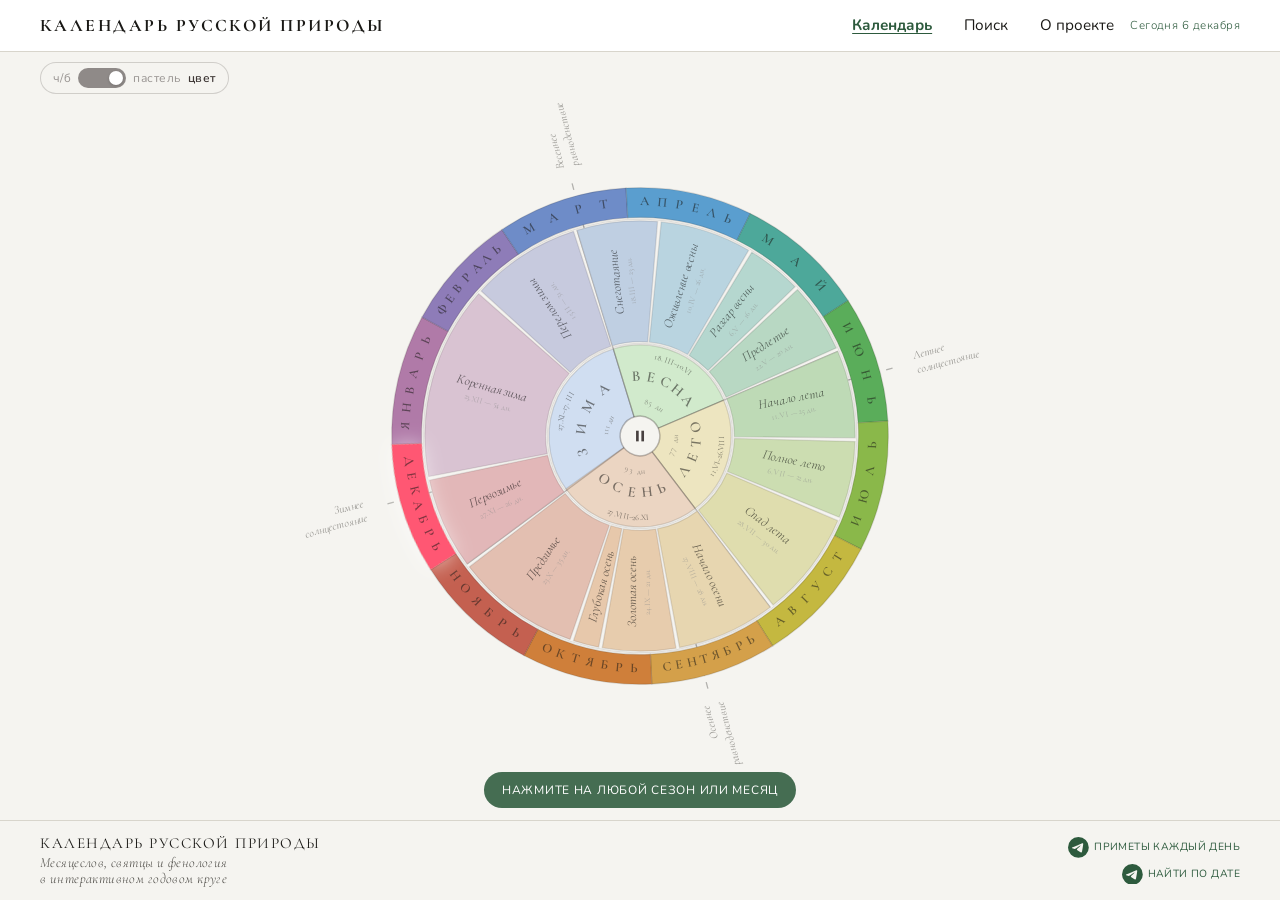
==== commit 91caed55: "fix: поиск по дате — карточки результатов не отображались Приметы и фенология после loadMergedCalend" ====
--- a/index.html
+++ b/index.html
@@ -48,12 +48,12 @@
   }
   </script>
 
-  <link rel="stylesheet" href="css/variables.css?v=19">
-  <link rel="stylesheet" href="css/layout.css?v=19">
-  <link rel="stylesheet" href="css/wheel.css?v=19">
-  <link rel="stylesheet" href="css/sidebar.css?v=19">
-  <link rel="stylesheet" href="css/demo.css?v=19">
-  <link rel="stylesheet" href="css/sources.css?v=19">
+  <link rel="stylesheet" href="css/variables.css?v=20">
+  <link rel="stylesheet" href="css/layout.css?v=20">
+  <link rel="stylesheet" href="css/wheel.css?v=20">
+  <link rel="stylesheet" href="css/sidebar.css?v=20">
+  <link rel="stylesheet" href="css/demo.css?v=20">
+  <link rel="stylesheet" href="css/sources.css?v=20">
 
   <!-- Inline fallback data for file:// protocol -->
   <!-- CALENDAR_DATA_PLACEHOLDER -->
@@ -172,12 +172,12 @@
 
   <!-- Scripts -->
   <script type="module">
-    import { loadCalendar, loadMergedCalendar } from './js/data.js?v=19';
-    import { buildWheel } from './js/wheel.js?v=19';
-    import { initSidebar, refreshSidebar } from './js/sidebar.js?v=19';
-    import { initRotation } from './js/rotation.js?v=19';
-    import { initSources, getActiveSourceIds } from './js/sources.js?v=19';
-    import { initSpin } from './js/spin.js?v=19';
+    import { loadCalendar, loadMergedCalendar } from './js/data.js?v=20';
+    import { buildWheel } from './js/wheel.js?v=20';
+    import { initSidebar, refreshSidebar } from './js/sidebar.js?v=20';
+    import { initRotation } from './js/rotation.js?v=20';
+    import { initSources, getActiveSourceIds } from './js/sources.js?v=20';
+    import { initSpin } from './js/spin.js?v=20';
 
     async function init() {
       try {
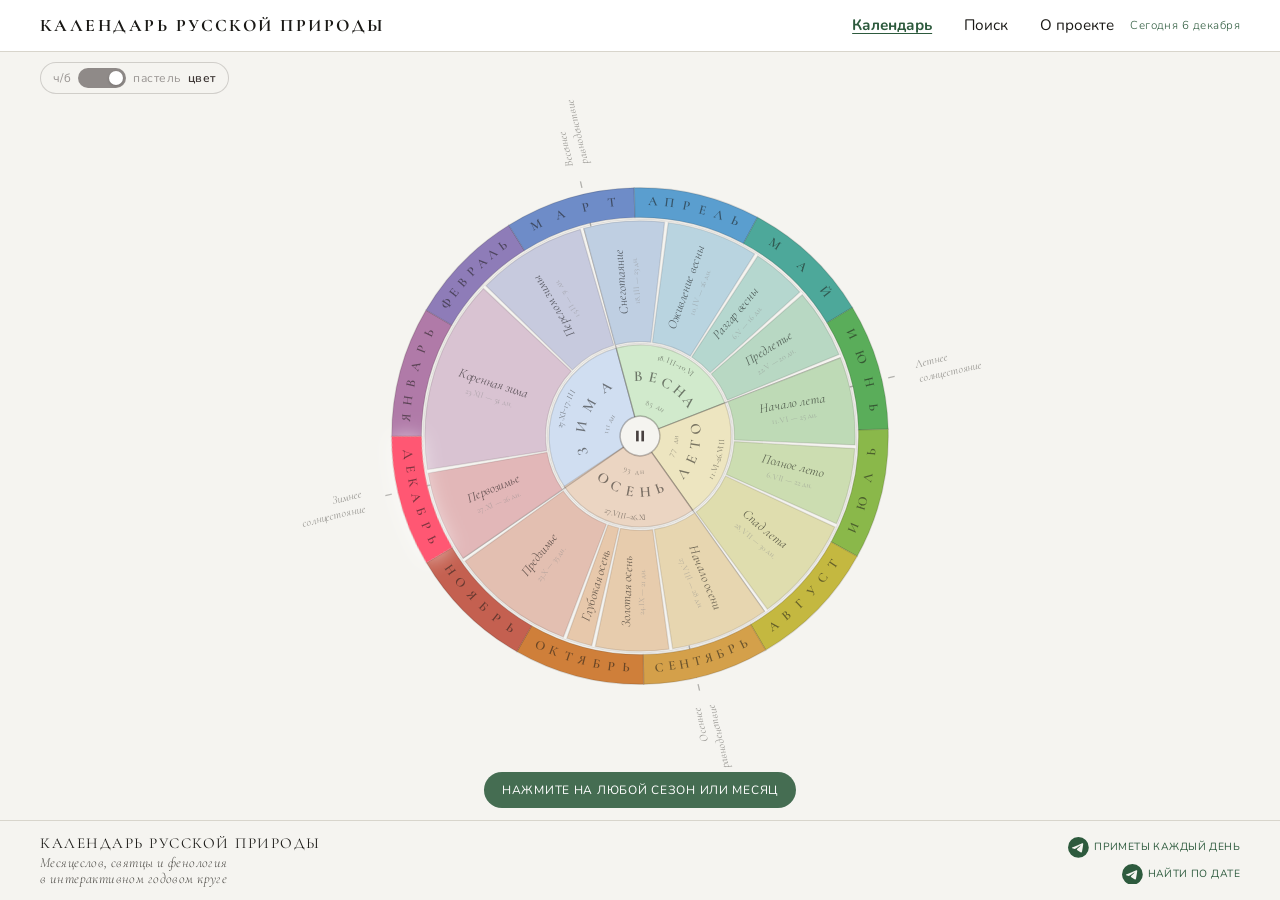
==== commit 38241b7e: "feat: новая глава «Обновления проекта» на странице about Блок «В планах» вынесен из секции «Оцифровк" ====
--- a/index.html
+++ b/index.html
@@ -48,12 +48,12 @@
   }
   </script>
 
-  <link rel="stylesheet" href="css/variables.css?v=20">
-  <link rel="stylesheet" href="css/layout.css?v=20">
-  <link rel="stylesheet" href="css/wheel.css?v=20">
-  <link rel="stylesheet" href="css/sidebar.css?v=20">
-  <link rel="stylesheet" href="css/demo.css?v=20">
-  <link rel="stylesheet" href="css/sources.css?v=20">
+  <link rel="stylesheet" href="css/variables.css?v=21">
+  <link rel="stylesheet" href="css/layout.css?v=21">
+  <link rel="stylesheet" href="css/wheel.css?v=21">
+  <link rel="stylesheet" href="css/sidebar.css?v=21">
+  <link rel="stylesheet" href="css/demo.css?v=21">
+  <link rel="stylesheet" href="css/sources.css?v=21">
 
   <!-- Inline fallback data for file:// protocol -->
   <!-- CALENDAR_DATA_PLACEHOLDER -->
@@ -172,12 +172,12 @@
 
   <!-- Scripts -->
   <script type="module">
-    import { loadCalendar, loadMergedCalendar } from './js/data.js?v=20';
-    import { buildWheel } from './js/wheel.js?v=20';
-    import { initSidebar, refreshSidebar } from './js/sidebar.js?v=20';
-    import { initRotation } from './js/rotation.js?v=20';
-    import { initSources, getActiveSourceIds } from './js/sources.js?v=20';
-    import { initSpin } from './js/spin.js?v=20';
+    import { loadCalendar, loadMergedCalendar } from './js/data.js?v=21';
+    import { buildWheel } from './js/wheel.js?v=21';
+    import { initSidebar, refreshSidebar } from './js/sidebar.js?v=21';
+    import { initRotation } from './js/rotation.js?v=21';
+    import { initSources, getActiveSourceIds } from './js/sources.js?v=21';
+    import { initSpin } from './js/spin.js?v=21';
 
     async function init() {
       try {
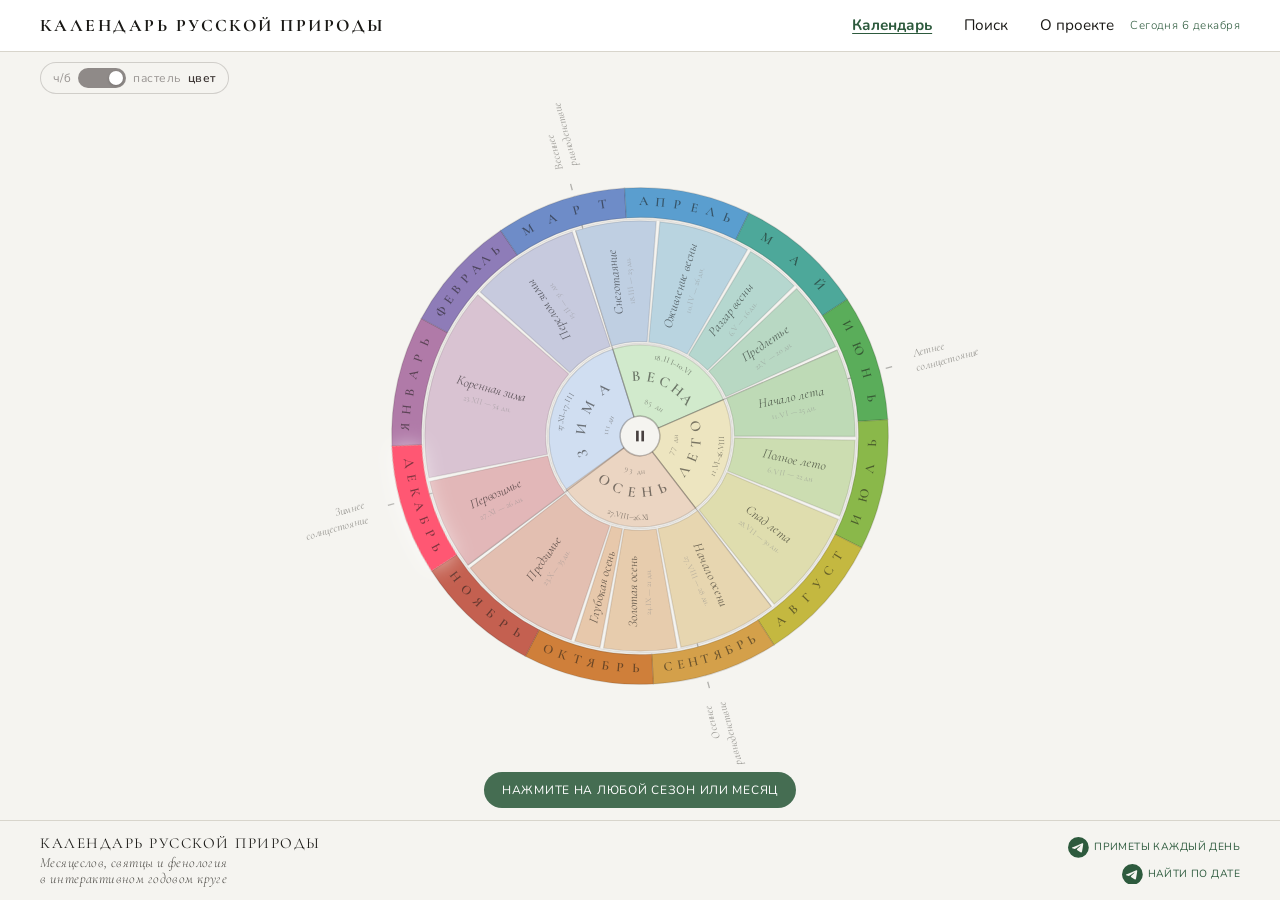
==== commit 4b6a9497: "feat: бейджи источников, перестановка секций about - about.html — чипсы КРП/НМ + «уже в базе» (полуп" ====
--- a/index.html
+++ b/index.html
@@ -48,12 +48,12 @@
   }
   </script>
 
-  <link rel="stylesheet" href="css/variables.css?v=21">
-  <link rel="stylesheet" href="css/layout.css?v=21">
-  <link rel="stylesheet" href="css/wheel.css?v=21">
-  <link rel="stylesheet" href="css/sidebar.css?v=21">
-  <link rel="stylesheet" href="css/demo.css?v=21">
-  <link rel="stylesheet" href="css/sources.css?v=21">
+  <link rel="stylesheet" href="css/variables.css?v=22">
+  <link rel="stylesheet" href="css/layout.css?v=22">
+  <link rel="stylesheet" href="css/wheel.css?v=22">
+  <link rel="stylesheet" href="css/sidebar.css?v=22">
+  <link rel="stylesheet" href="css/demo.css?v=22">
+  <link rel="stylesheet" href="css/sources.css?v=22">
 
   <!-- Inline fallback data for file:// protocol -->
   <!-- CALENDAR_DATA_PLACEHOLDER -->
@@ -172,12 +172,12 @@
 
   <!-- Scripts -->
   <script type="module">
-    import { loadCalendar, loadMergedCalendar } from './js/data.js?v=21';
-    import { buildWheel } from './js/wheel.js?v=21';
-    import { initSidebar, refreshSidebar } from './js/sidebar.js?v=21';
-    import { initRotation } from './js/rotation.js?v=21';
-    import { initSources, getActiveSourceIds } from './js/sources.js?v=21';
-    import { initSpin } from './js/spin.js?v=21';
+    import { loadCalendar, loadMergedCalendar } from './js/data.js?v=22';
+    import { buildWheel } from './js/wheel.js?v=22';
+    import { initSidebar, refreshSidebar } from './js/sidebar.js?v=22';
+    import { initRotation } from './js/rotation.js?v=22';
+    import { initSources, getActiveSourceIds } from './js/sources.js?v=22';
+    import { initSpin } from './js/spin.js?v=22';
 
     async function init() {
       try {
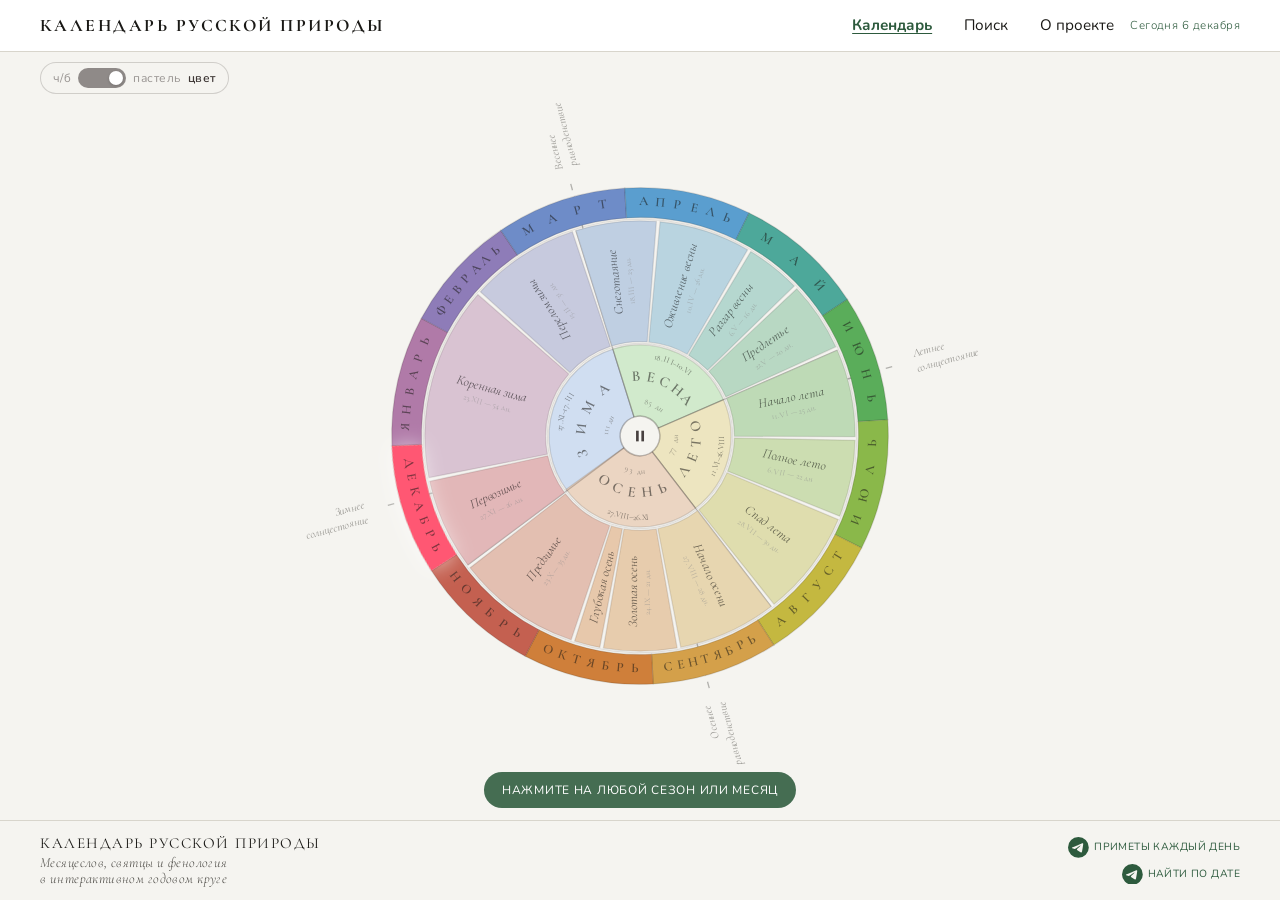
==== commit 8e0d2b31: "feat: фильтры-капсулы на странице поиска + фикс инициализации источников - search.html — подсезоны з" ====
--- a/index.html
+++ b/index.html
@@ -48,12 +48,12 @@
   }
   </script>
 
-  <link rel="stylesheet" href="css/variables.css?v=22">
-  <link rel="stylesheet" href="css/layout.css?v=22">
-  <link rel="stylesheet" href="css/wheel.css?v=22">
-  <link rel="stylesheet" href="css/sidebar.css?v=22">
-  <link rel="stylesheet" href="css/demo.css?v=22">
-  <link rel="stylesheet" href="css/sources.css?v=22">
+  <link rel="stylesheet" href="css/variables.css?v=23">
+  <link rel="stylesheet" href="css/layout.css?v=23">
+  <link rel="stylesheet" href="css/wheel.css?v=23">
+  <link rel="stylesheet" href="css/sidebar.css?v=23">
+  <link rel="stylesheet" href="css/demo.css?v=23">
+  <link rel="stylesheet" href="css/sources.css?v=23">
 
   <!-- Inline fallback data for file:// protocol -->
   <!-- CALENDAR_DATA_PLACEHOLDER -->
@@ -172,12 +172,12 @@
 
   <!-- Scripts -->
   <script type="module">
-    import { loadCalendar, loadMergedCalendar } from './js/data.js?v=22';
-    import { buildWheel } from './js/wheel.js?v=22';
-    import { initSidebar, refreshSidebar } from './js/sidebar.js?v=22';
-    import { initRotation } from './js/rotation.js?v=22';
-    import { initSources, getActiveSourceIds } from './js/sources.js?v=22';
-    import { initSpin } from './js/spin.js?v=22';
+    import { loadCalendar, loadMergedCalendar } from './js/data.js?v=23';
+    import { buildWheel } from './js/wheel.js?v=23';
+    import { initSidebar, refreshSidebar } from './js/sidebar.js?v=23';
+    import { initRotation } from './js/rotation.js?v=23';
+    import { initSources, getActiveSourceIds } from './js/sources.js?v=23';
+    import { initSpin } from './js/spin.js?v=23';
 
     async function init() {
       try {
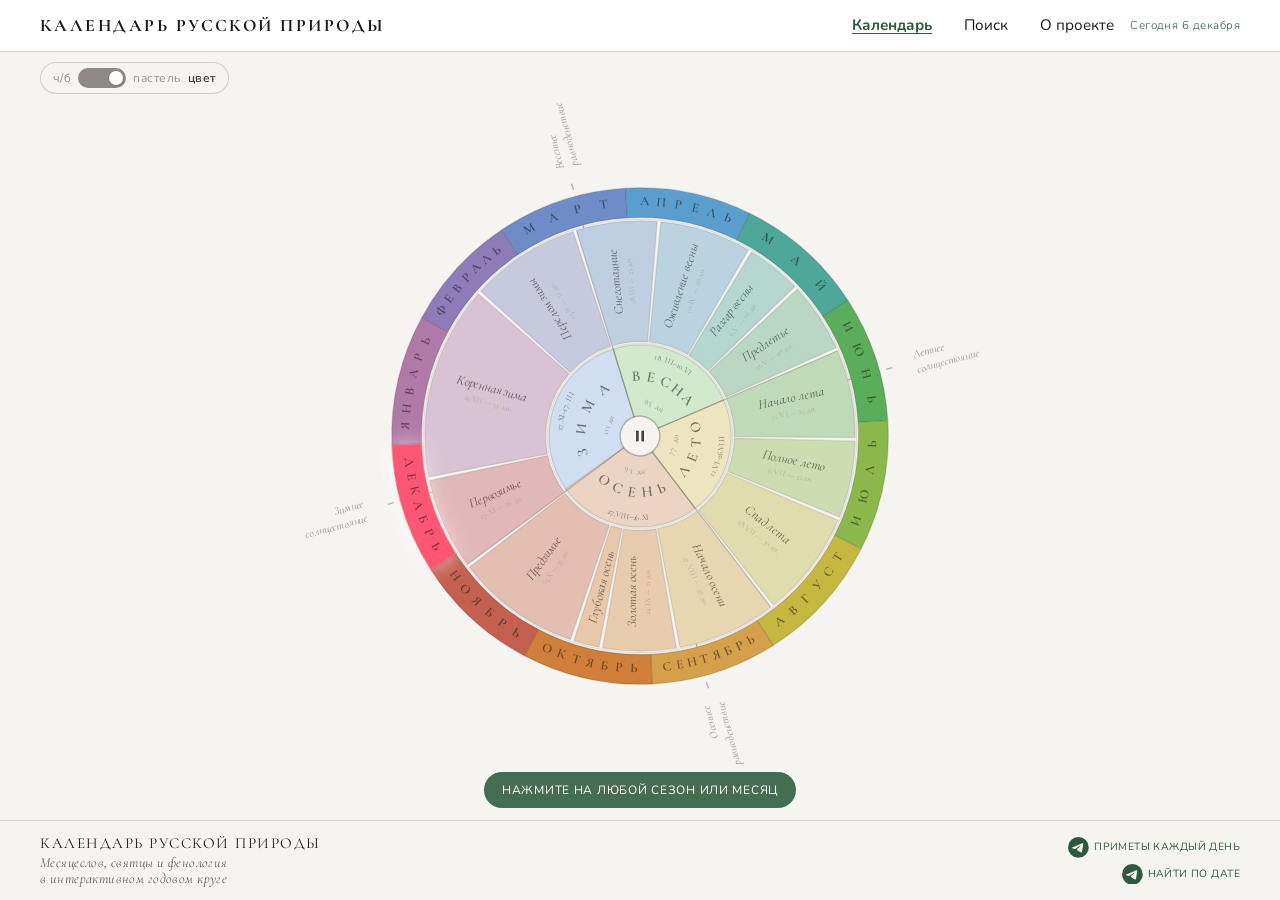
==== commit 2b44a47c: "fix: при первом визите показывать данные всех источников, а не только КРП - index.html — initSources" ====
--- a/index.html
+++ b/index.html
@@ -48,12 +48,12 @@
   }
   </script>
 
-  <link rel="stylesheet" href="css/variables.css?v=23">
-  <link rel="stylesheet" href="css/layout.css?v=23">
-  <link rel="stylesheet" href="css/wheel.css?v=23">
-  <link rel="stylesheet" href="css/sidebar.css?v=23">
-  <link rel="stylesheet" href="css/demo.css?v=23">
-  <link rel="stylesheet" href="css/sources.css?v=23">
+  <link rel="stylesheet" href="css/variables.css?v=24">
+  <link rel="stylesheet" href="css/layout.css?v=24">
+  <link rel="stylesheet" href="css/wheel.css?v=24">
+  <link rel="stylesheet" href="css/sidebar.css?v=24">
+  <link rel="stylesheet" href="css/demo.css?v=24">
+  <link rel="stylesheet" href="css/sources.css?v=24">
 
   <!-- Inline fallback data for file:// protocol -->
   <!-- CALENDAR_DATA_PLACEHOLDER -->
@@ -172,12 +172,12 @@
 
   <!-- Scripts -->
   <script type="module">
-    import { loadCalendar, loadMergedCalendar } from './js/data.js?v=23';
-    import { buildWheel } from './js/wheel.js?v=23';
-    import { initSidebar, refreshSidebar } from './js/sidebar.js?v=23';
-    import { initRotation } from './js/rotation.js?v=23';
-    import { initSources, getActiveSourceIds } from './js/sources.js?v=23';
-    import { initSpin } from './js/spin.js?v=23';
+    import { loadCalendar, loadMergedCalendar } from './js/data.js?v=24';
+    import { buildWheel } from './js/wheel.js?v=24';
+    import { initSidebar, refreshSidebar } from './js/sidebar.js?v=24';
+    import { initRotation } from './js/rotation.js?v=24';
+    import { initSources, getActiveSourceIds } from './js/sources.js?v=24';
+    import { initSpin } from './js/spin.js?v=24';
 
     async function init() {
       try {
@@ -187,16 +187,16 @@
         initRotation(calendar);
         initSpin(document.getElementById('wheel-svg'), calendar);
 
-        // Мультиисточниковый для sidebar
-        const activeIds = getActiveSourceIds();
-        const merged = await loadMergedCalendar(activeIds);
-        initSidebar(merged);
-
-        // Инициализация тогглов
+        // Инициализация тогглов (загружает sources.json, заполняет _sourcesData)
         await initSources(async (newIds, newMerged) => {
           initSidebar(newMerged);
           refreshSidebar();
         });
+
+        // Мультиисточниковый для sidebar — теперь _sourcesData загружен
+        const activeIds = getActiveSourceIds();
+        const merged = await loadMergedCalendar(activeIds);
+        initSidebar(merged);
 
         // Show current date in header
         const todayEl = document.getElementById('header-today');
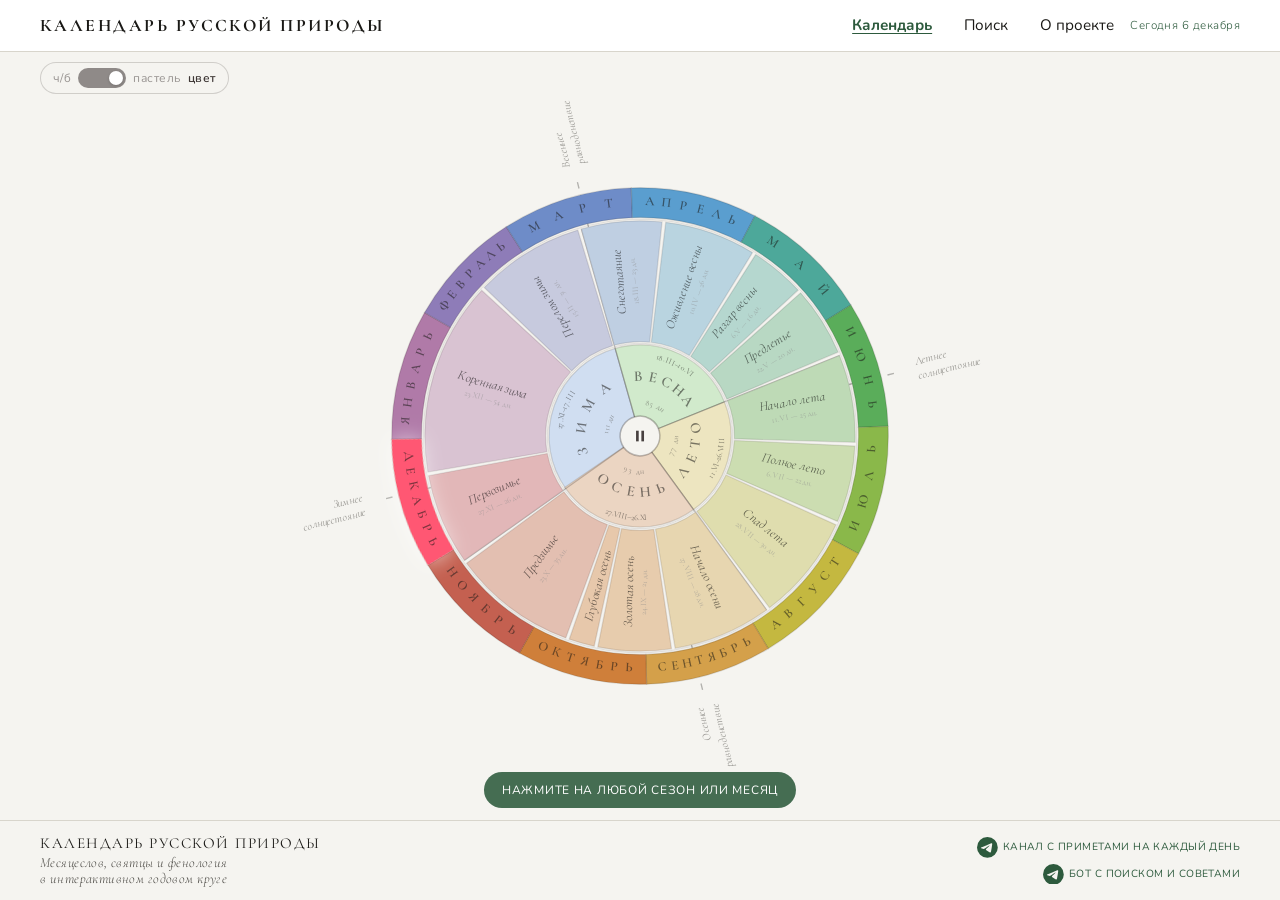
==== commit af7181a0: "fix: обновлены подписи ссылок в футере - index.html, about.html, search.html — «Найти по дате» → «Бо" ====
--- a/index.html
+++ b/index.html
@@ -160,11 +160,11 @@
       <div class="footer-right">
         <a href="https://t.me/rusnature_calendar" class="footer-tg-link" target="_blank" rel="noopener" title="Канал в Telegram">
           <svg class="footer-tg-icon" viewBox="0 0 24 24"><path d="M11.944 0A12 12 0 0 0 0 12a12 12 0 0 0 12 12 12 12 0 0 0 12-12A12 12 0 0 0 12 0a12 12 0 0 0-.056 0zm4.962 7.224c.1-.002.321.023.465.14a.506.506 0 0 1 .171.325c.016.093.036.306.02.472-.18 1.898-.962 6.502-1.36 8.627-.168.9-.499 1.201-.82 1.23-.696.065-1.225-.46-1.9-.902-1.056-.693-1.653-1.124-2.678-1.8-1.185-.78-.417-1.21.258-1.91.177-.184 3.247-2.977 3.307-3.23.007-.032.014-.15-.056-.212s-.174-.041-.249-.024c-.106.024-1.793 1.14-5.061 3.345-.48.33-.913.49-1.302.48-.428-.008-1.252-.241-1.865-.44-.752-.245-1.349-.374-1.297-.789.027-.216.325-.437.893-.663 3.498-1.524 5.83-2.529 6.998-3.014 3.332-1.386 4.025-1.627 4.476-1.635z"/></svg>
-          <span class="footer-tg-label">Приметы каждый день</span>
+          <span class="footer-tg-label">Канал с приметами на каждый день</span>
         </a>
         <a href="https://t.me/rusnature_calendar_bot" class="footer-tg-link" target="_blank" rel="noopener" title="Бот в Telegram">
           <svg class="footer-tg-icon" viewBox="0 0 24 24"><path d="M11.944 0A12 12 0 0 0 0 12a12 12 0 0 0 12 12 12 12 0 0 0 12-12A12 12 0 0 0 12 0a12 12 0 0 0-.056 0zm4.962 7.224c.1-.002.321.023.465.14a.506.506 0 0 1 .171.325c.016.093.036.306.02.472-.18 1.898-.962 6.502-1.36 8.627-.168.9-.499 1.201-.82 1.23-.696.065-1.225-.46-1.9-.902-1.056-.693-1.653-1.124-2.678-1.8-1.185-.78-.417-1.21.258-1.91.177-.184 3.247-2.977 3.307-3.23.007-.032.014-.15-.056-.212s-.174-.041-.249-.024c-.106.024-1.793 1.14-5.061 3.345-.48.33-.913.49-1.302.48-.428-.008-1.252-.241-1.865-.44-.752-.245-1.349-.374-1.297-.789.027-.216.325-.437.893-.663 3.498-1.524 5.83-2.529 6.998-3.014 3.332-1.386 4.025-1.627 4.476-1.635z"/></svg>
-          <span class="footer-tg-label">Найти по дате</span>
+          <span class="footer-tg-label">Бот с поиском и советами</span>
         </a>
       </div>
     </div>
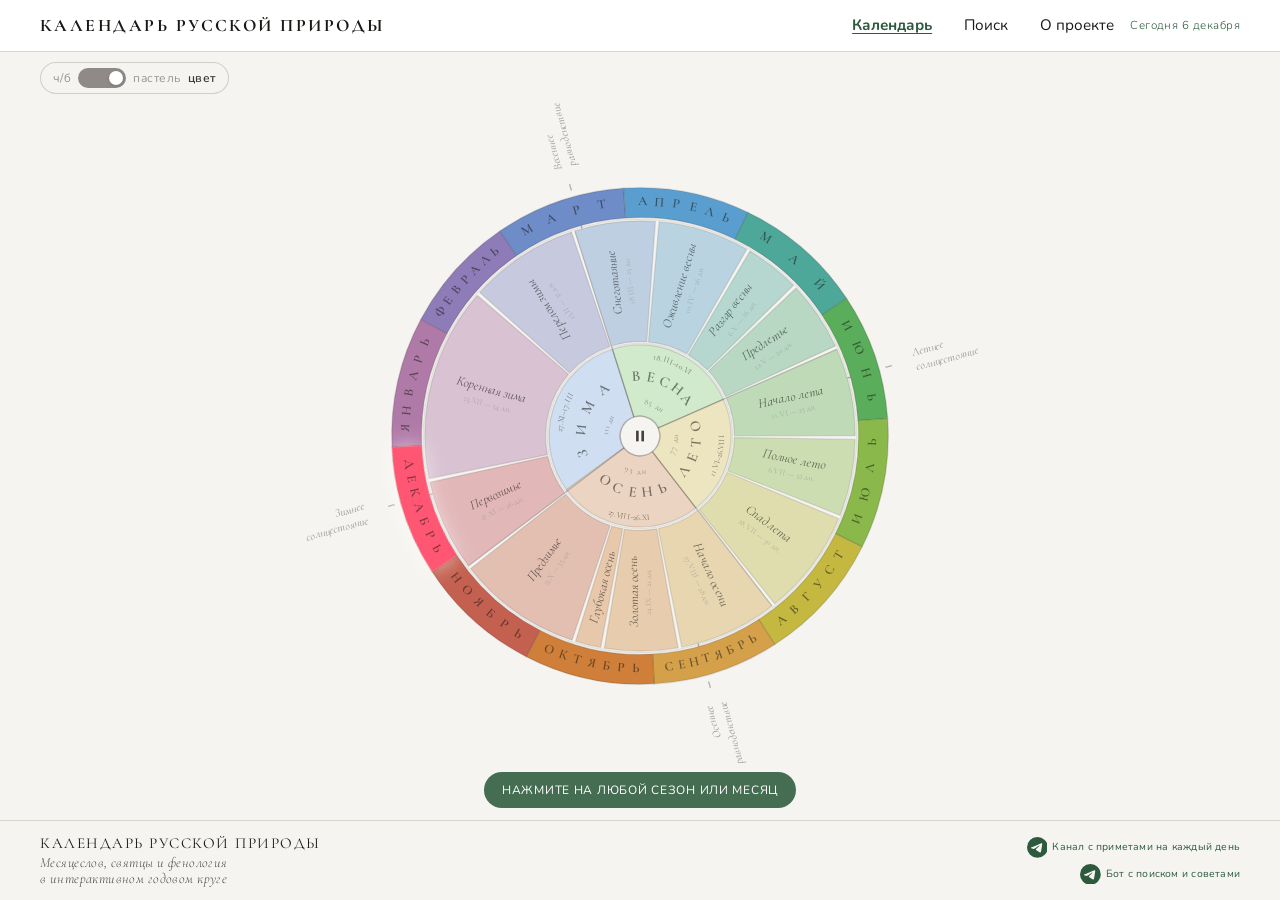
==== commit cabf5d8a: "fix: убран text-transform uppercase в подписях футера - css/layout.css — удалён text-transform: uppe" ====
--- a/index.html
+++ b/index.html
@@ -49,7 +49,7 @@
   </script>
 
   <link rel="stylesheet" href="css/variables.css?v=24">
-  <link rel="stylesheet" href="css/layout.css?v=24">
+  <link rel="stylesheet" href="css/layout.css?v=25">
   <link rel="stylesheet" href="css/wheel.css?v=24">
   <link rel="stylesheet" href="css/sidebar.css?v=24">
   <link rel="stylesheet" href="css/demo.css?v=24">
--- a/css/layout.css
+++ b/css/layout.css
@@ -315,8 +315,7 @@
   font-family: var(--font-ui);
   font-size: 0.65rem;
   font-weight: 400;
-  text-transform: uppercase;
-  letter-spacing: 0.04em;
+  letter-spacing: 0.02em;
 }
 
 /* Hint overlay above the wheel */
